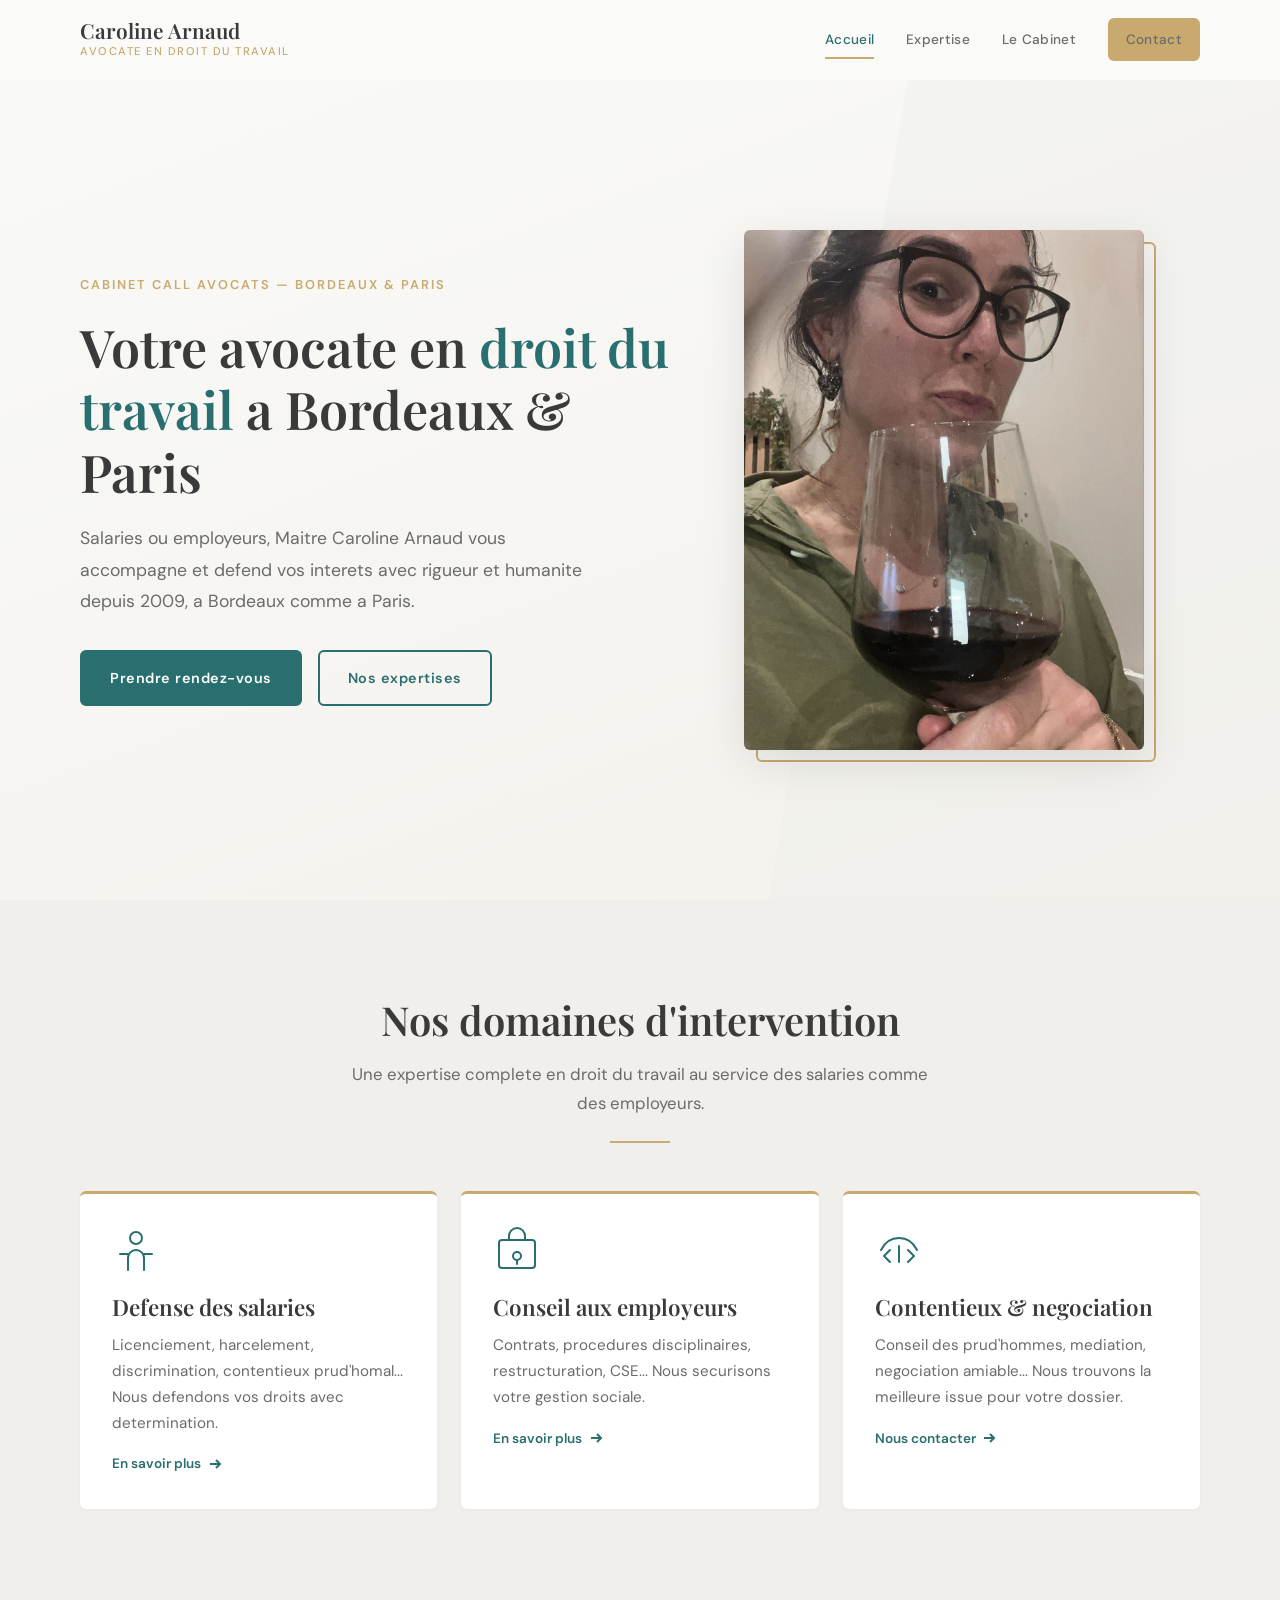
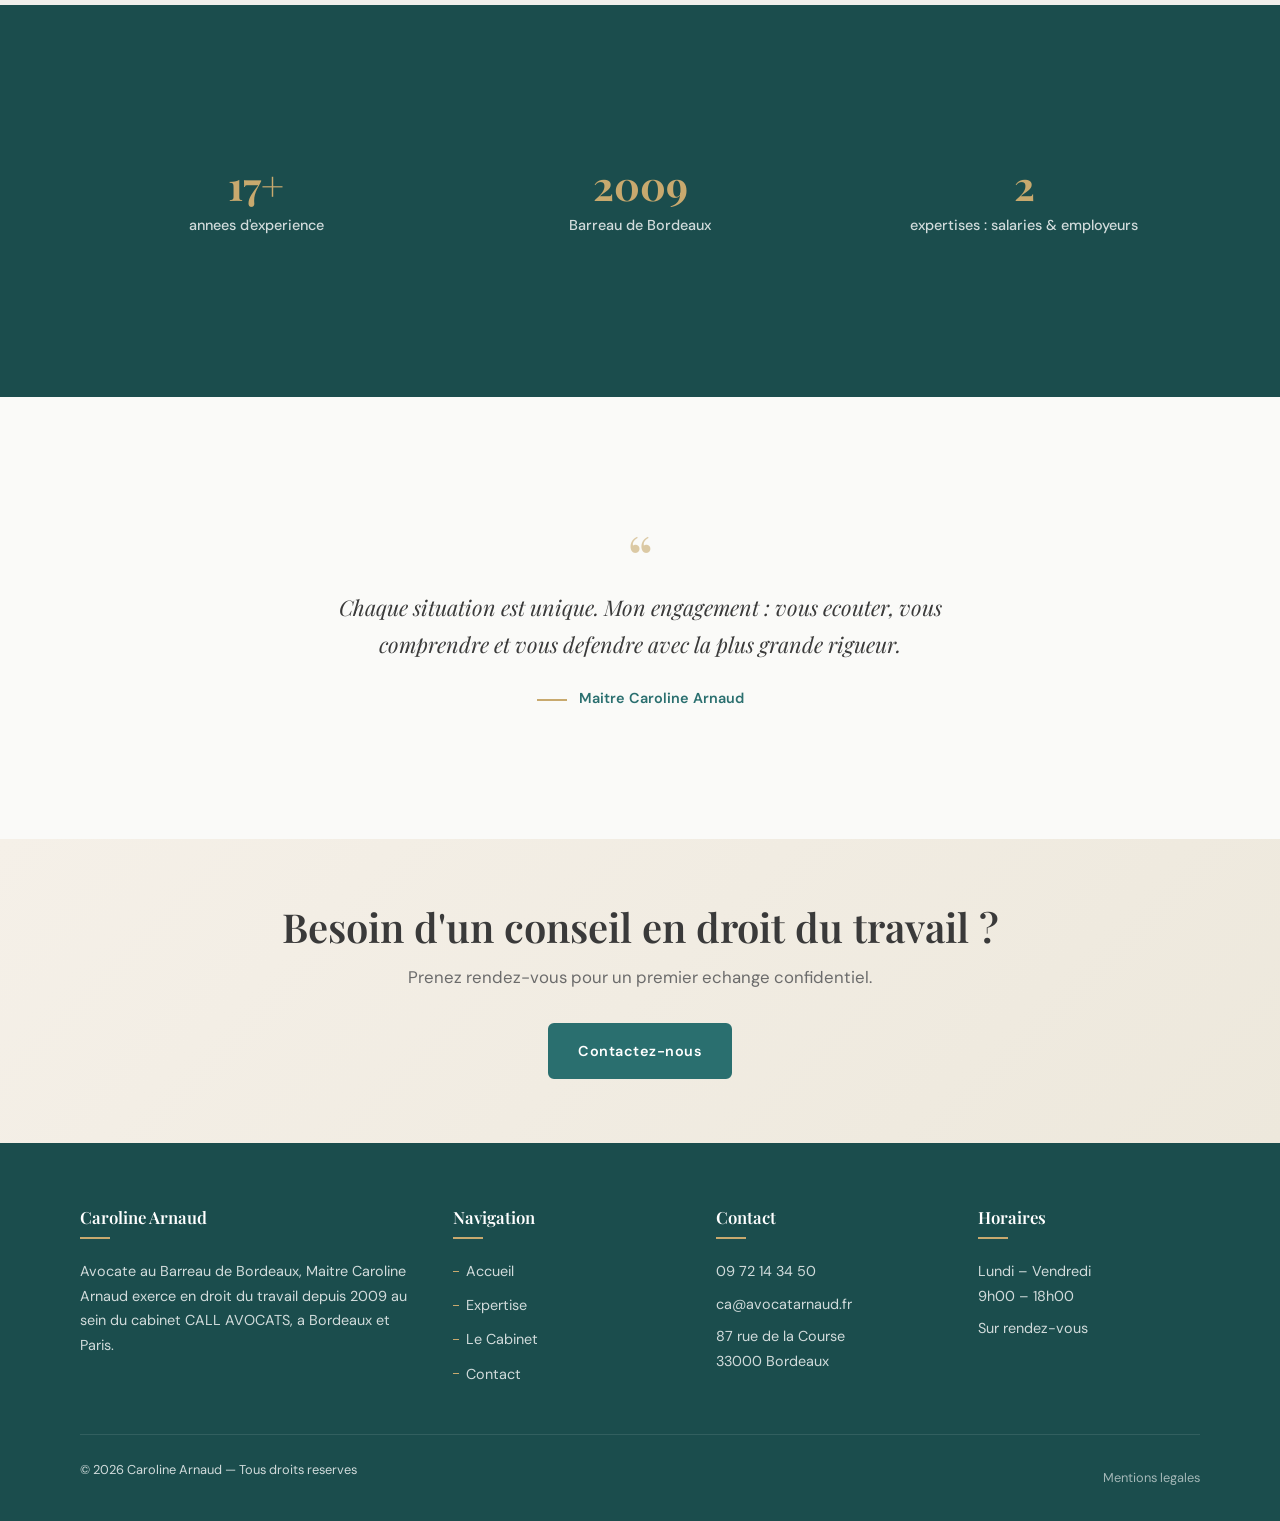
==== index.html @ 1043f203 "feat: complete website for Caroline Arnaud, avocate - 5-page responsive static site (HTML/CSS/JS) - " ====
<!DOCTYPE html>
<html lang="fr">
<head>
  <meta charset="UTF-8">
  <meta name="viewport" content="width=device-width, initial-scale=1.0">
  <meta name="description" content="Maitre Caroline Arnaud, avocate en droit du travail a Bordeaux et Paris. Defense des salaries et conseil aux employeurs. Cabinet CALL AVOCATS.">
  <title>Caroline Arnaud — Avocate en droit du travail | Bordeaux &amp; Paris</title>
  <link rel="preconnect" href="https://fonts.googleapis.com">
  <link rel="preconnect" href="https://fonts.gstatic.com" crossorigin>
  <link href="https://fonts.googleapis.com/css2?family=DM+Sans:ital,opsz,wght@0,9..40,400;0,9..40,500;0,9..40,600;1,9..40,400&family=Playfair+Display:wght@400;500;600;700&display=swap" rel="stylesheet">
  <link rel="stylesheet" href="css/style.css">
</head>
<body>

  <!-- HEADER -->
  <header class="header" id="header">
    <div class="header__inner">
      <a href="index.html" class="header__logo">
        <span class="header__logo-name">Caroline Arnaud</span>
        <span class="header__logo-title">Avocate en droit du travail</span>
      </a>
      <nav class="nav">
        <a href="index.html" class="nav__link nav__link--active">Accueil</a>
        <a href="expertise.html" class="nav__link">Expertise</a>
        <a href="cabinet.html" class="nav__link">Le Cabinet</a>
        <a href="contact.html" class="nav__link nav__cta btn btn--accent btn--small">Contact</a>
      </nav>
      <button class="burger" id="burger" aria-label="Menu">
        <span class="burger__line"></span>
        <span class="burger__line"></span>
        <span class="burger__line"></span>
      </button>
    </div>
  </header>

  <!-- MOBILE NAV -->
  <div class="mobile-nav" id="mobile-nav">
    <a href="index.html" class="mobile-nav__link">Accueil</a>
    <a href="expertise.html" class="mobile-nav__link">Expertise</a>
    <a href="cabinet.html" class="mobile-nav__link">Le Cabinet</a>
    <a href="contact.html" class="mobile-nav__link">Contact</a>
    <div class="mobile-nav__contact">
      <p>09 72 14 34 50</p>
      <a href="mailto:ca@avocatarnaud.fr">ca@avocatarnaud.fr</a>
    </div>
  </div>

  <!-- HERO -->
  <section class="hero">
    <div class="hero__inner">
      <div class="hero__content">
        <p class="label hero__label">Cabinet CALL AVOCATS &mdash; Bordeaux &amp; Paris</p>
        <h1 class="hero__title">Votre avocate en <span>droit du travail</span> a Bordeaux &amp; Paris</h1>
        <p class="hero__subtitle">Salaries ou employeurs, Maitre Caroline Arnaud vous accompagne et defend vos interets avec rigueur et humanite depuis 2009, a Bordeaux comme a Paris.</p>
        <div class="hero__actions">
          <a href="contact.html" class="btn btn--primary">Prendre rendez-vous</a>
          <a href="expertise.html" class="btn btn--secondary">Nos expertises</a>
        </div>
      </div>
      <div class="hero__image">
        <img src="img/caroline-arnaud.jpg" alt="Maitre Caroline Arnaud, avocate en droit du travail" loading="eager">
      </div>
    </div>
  </section>

  <!-- DOMAINES -->
  <section class="section section--alt">
    <div class="container">
      <div class="section-title">
        <h2>Nos domaines d'intervention</h2>
        <p>Une expertise complete en droit du travail au service des salaries comme des employeurs.</p>
      </div>
      <div class="cards-grid">

        <div class="card animate">
          <div class="card__icon">
            <svg viewBox="0 0 48 48" fill="none" stroke="currentColor" stroke-width="2" stroke-linecap="round" stroke-linejoin="round"><circle cx="24" cy="12" r="6"/><path d="M16 44V32a8 8 0 0116 0v12"/><path d="M8 28h8M32 28h8"/></svg>
          </div>
          <h3 class="card__title">Defense des salaries</h3>
          <p class="card__text">Licenciement, harcelement, discrimination, contentieux prud'homal... Nous defendons vos droits avec determination.</p>
          <a href="expertise.html#salaries" class="card__link">
            En savoir plus
            <svg viewBox="0 0 16 16" fill="none" stroke="currentColor" stroke-width="2"><path d="M3 8h10M9 4l4 4-4 4"/></svg>
          </a>
        </div>

        <div class="card animate animate--delay-1">
          <div class="card__icon">
            <svg viewBox="0 0 48 48" fill="none" stroke="currentColor" stroke-width="2" stroke-linecap="round" stroke-linejoin="round"><rect x="6" y="14" width="36" height="28" rx="3"/><path d="M16 14V10a8 8 0 0116 0v4"/><circle cx="24" cy="30" r="4"/><path d="M24 34v4"/></svg>
          </div>
          <h3 class="card__title">Conseil aux employeurs</h3>
          <p class="card__text">Contrats, procedures disciplinaires, restructuration, CSE... Nous securisons votre gestion sociale.</p>
          <a href="expertise.html#employeurs" class="card__link">
            En savoir plus
            <svg viewBox="0 0 16 16" fill="none" stroke="currentColor" stroke-width="2"><path d="M3 8h10M9 4l4 4-4 4"/></svg>
          </a>
        </div>

        <div class="card animate animate--delay-2">
          <div class="card__icon">
            <svg viewBox="0 0 48 48" fill="none" stroke="currentColor" stroke-width="2" stroke-linecap="round" stroke-linejoin="round"><path d="M6 24c4-8 10-12 18-12s14 4 18 12"/><path d="M15 36l-6-6 6-6"/><path d="M33 36l6-6-6-6"/><path d="M24 20v16"/></svg>
          </div>
          <h3 class="card__title">Contentieux &amp; negociation</h3>
          <p class="card__text">Conseil des prud'hommes, mediation, negociation amiable... Nous trouvons la meilleure issue pour votre dossier.</p>
          <a href="contact.html" class="card__link">
            Nous contacter
            <svg viewBox="0 0 16 16" fill="none" stroke="currentColor" stroke-width="2"><path d="M3 8h10M9 4l4 4-4 4"/></svg>
          </a>
        </div>

      </div>
    </div>
  </section>

  <!-- CHIFFRES -->
  <section class="section section--dark">
    <div class="container">
      <div class="stats">
        <div class="stat animate">
          <div class="stat__number">17+</div>
          <div class="stat__label">annees d'experience</div>
        </div>
        <div class="stat animate animate--delay-1">
          <div class="stat__number">2009</div>
          <div class="stat__label">Barreau de Bordeaux</div>
        </div>
        <div class="stat animate animate--delay-2">
          <div class="stat__number">2</div>
          <div class="stat__label">expertises : salaries &amp; employeurs</div>
        </div>
      </div>
    </div>
  </section>

  <!-- QUOTE -->
  <section class="section">
    <div class="container">
      <div class="quote animate">
        <div class="quote__icon">&ldquo;</div>
        <p class="quote__text">Chaque situation est unique. Mon engagement : vous ecouter, vous comprendre et vous defendre avec la plus grande rigueur.</p>
        <div class="quote__author">Maitre Caroline Arnaud</div>
      </div>
    </div>
  </section>

  <!-- CTA BANNER -->
  <section class="cta-banner">
    <div class="container">
      <h2>Besoin d'un conseil en droit du travail ?</h2>
      <p>Prenez rendez-vous pour un premier echange confidentiel.</p>
      <a href="contact.html" class="btn btn--primary">Contactez-nous</a>
    </div>
  </section>

  <!-- FOOTER -->
  <footer class="footer">
    <div class="container">
      <div class="footer__grid">
        <div class="footer__col">
          <h4>Caroline Arnaud</h4>
          <p>Avocate au Barreau de Bordeaux, Maitre Caroline Arnaud exerce en droit du travail depuis 2009 au sein du cabinet CALL AVOCATS, a Bordeaux et Paris.</p>
        </div>
        <div class="footer__col">
          <h4>Navigation</h4>
          <div class="footer__links">
            <a href="index.html">Accueil</a>
            <a href="expertise.html">Expertise</a>
            <a href="cabinet.html">Le Cabinet</a>
            <a href="contact.html">Contact</a>
          </div>
        </div>
        <div class="footer__col">
          <h4>Contact</h4>
          <p><a href="tel:0972143450">09 72 14 34 50</a></p>
          <p><a href="mailto:ca@avocatarnaud.fr">ca@avocatarnaud.fr</a></p>
          <p>87 rue de la Course<br>33000 Bordeaux</p>
        </div>
        <div class="footer__col">
          <h4>Horaires</h4>
          <p>Lundi &ndash; Vendredi<br>9h00 &ndash; 18h00</p>
          <p>Sur rendez-vous</p>
        </div>
      </div>
      <div class="footer__bottom">
        <p>&copy; 2026 Caroline Arnaud &mdash; Tous droits reserves</p>
        <a href="mentions-legales.html">Mentions legales</a>
      </div>
    </div>
  </footer>

  <!-- MOBILE CTA -->
  <a href="tel:0972143450" class="mobile-cta" aria-label="Appeler">
    <svg viewBox="0 0 24 24" fill="none" stroke="currentColor" stroke-width="2" stroke-linecap="round" stroke-linejoin="round"><path d="M22 16.92v3a2 2 0 01-2.18 2 19.79 19.79 0 01-8.63-3.07 19.5 19.5 0 01-6-6 19.79 19.79 0 01-3.07-8.67A2 2 0 014.11 2h3a2 2 0 012 1.72c.127.96.361 1.903.7 2.81a2 2 0 01-.45 2.11L8.09 9.91a16 16 0 006 6l1.27-1.27a2 2 0 012.11-.45c.907.339 1.85.573 2.81.7A2 2 0 0122 16.92z"/></svg>
    Appeler
  </a>

  <script src="js/main.js"></script>
</body>
</html>
---- css/style.css ----
/* ============================================================
   CAROLINE ARNAUD — AVOCATE EN DROIT DU TRAVAIL
   Site vitrine — CSS Foundation
   ============================================================ */

/* --- Custom Properties --- */
:root {
  --color-primary: #2A6F6F;
  --color-primary-dark: #1b4d4d;
  --color-primary-light: #3a8f8f;
  --color-accent: #C8A96E;
  --color-accent-light: #d9c49a;
  --color-bg: #FAFAF8;
  --color-bg-alt: #F0EFEB;
  --color-bg-warm: #F5F0E8;
  --color-text: #3A3A3A;
  --color-text-light: #6B6B6B;
  --color-white: #FFFFFF;
  --color-border: #E0DDD6;

  --font-heading: 'Playfair Display', 'Georgia', serif;
  --font-body: 'DM Sans', 'Helvetica Neue', sans-serif;

  --header-height: 80px;
  --max-width: 1200px;
  --radius: 6px;
  --shadow-sm: 0 1px 4px rgba(0,0,0,0.04);
  --shadow-md: 0 4px 24px rgba(0,0,0,0.07);
  --shadow-lg: 0 12px 48px rgba(0,0,0,0.10);
  --transition: 0.3s cubic-bezier(.4,0,.2,1);
}

/* --- Reset --- */
*, *::before, *::after { box-sizing: border-box; margin: 0; padding: 0; }
html { scroll-behavior: smooth; -webkit-text-size-adjust: 100%; }
body {
  font-family: var(--font-body);
  font-size: 1rem;
  line-height: 1.7;
  color: var(--color-text);
  background: var(--color-bg);
  -webkit-font-smoothing: antialiased;
  -moz-osx-font-smoothing: grayscale;
  overflow-x: hidden;
}
img { max-width: 100%; height: auto; display: block; }
a { color: var(--color-primary); text-decoration: none; transition: color var(--transition); }
a:hover { color: var(--color-primary-dark); }
ul, ol { list-style: none; }
button { font-family: inherit; cursor: pointer; border: none; background: none; }

::selection {
  background: var(--color-primary);
  color: var(--color-white);
}

/* --- Container --- */
.container {
  width: 100%;
  max-width: var(--max-width);
  margin: 0 auto;
  padding: 0 1.25rem;
}

/* --- Typography --- */
h1, h2, h3, h4 {
  font-family: var(--font-heading);
  font-weight: 600;
  line-height: 1.2;
  color: var(--color-text);
}
h1 { font-size: clamp(2rem, 5vw, 3.25rem); }
h2 { font-size: clamp(1.6rem, 4vw, 2.5rem); }
h3 { font-size: clamp(1.15rem, 2.5vw, 1.4rem); }
h4 { font-size: 1.1rem; }
p { margin-bottom: 1rem; }
.label {
  font-family: var(--font-body);
  font-size: 0.8rem;
  font-weight: 600;
  letter-spacing: 2px;
  text-transform: uppercase;
  color: var(--color-accent);
}

/* --- Section Title with Gold Line --- */
.section-title {
  text-align: center;
  margin-bottom: 3rem;
}
.section-title h2 {
  margin-bottom: 1rem;
}
.section-title::after {
  content: '';
  display: block;
  width: 60px;
  height: 2px;
  background: var(--color-accent);
  margin: 0 auto;
}
.section-title p {
  color: var(--color-text-light);
  max-width: 600px;
  margin: 0 auto 1.5rem;
  font-size: 1.05rem;
}
.section-title--left {
  text-align: left;
}
.section-title--left::after {
  margin: 0;
}

/* --- Buttons --- */
.btn {
  display: inline-flex;
  align-items: center;
  gap: 0.5rem;
  padding: 0.85rem 1.75rem;
  font-family: var(--font-body);
  font-size: 0.9rem;
  font-weight: 600;
  letter-spacing: 0.5px;
  border-radius: var(--radius);
  transition: all var(--transition);
  border: 2px solid transparent;
  white-space: nowrap;
}
.btn--primary {
  background: var(--color-primary);
  color: var(--color-white);
  border-color: var(--color-primary);
}
.btn--primary:hover {
  background: var(--color-primary-dark);
  border-color: var(--color-primary-dark);
  color: var(--color-white);
  transform: translateY(-2px);
  box-shadow: var(--shadow-md);
}
.btn--secondary {
  background: transparent;
  color: var(--color-primary);
  border-color: var(--color-primary);
}
.btn--secondary:hover {
  background: var(--color-primary);
  color: var(--color-white);
  transform: translateY(-2px);
}
.btn--accent {
  background: var(--color-accent);
  color: var(--color-white);
  border-color: var(--color-accent);
}
.btn--accent:hover {
  background: #b8974f;
  border-color: #b8974f;
  color: var(--color-white);
  transform: translateY(-2px);
  box-shadow: var(--shadow-md);
}
.btn--small {
  padding: 0.6rem 1.25rem;
  font-size: 0.8rem;
}

/* ============================================================
   HEADER & NAVIGATION
   ============================================================ */
.header {
  position: fixed;
  top: 0;
  left: 0;
  right: 0;
  z-index: 1000;
  height: var(--header-height);
  background: rgba(250, 250, 248, 0.95);
  backdrop-filter: blur(12px);
  -webkit-backdrop-filter: blur(12px);
  border-bottom: 1px solid transparent;
  transition: all var(--transition);
}
.header--scrolled {
  border-bottom-color: var(--color-border);
  box-shadow: var(--shadow-sm);
}
.header__inner {
  display: flex;
  align-items: center;
  justify-content: space-between;
  height: 100%;
  max-width: var(--max-width);
  margin: 0 auto;
  padding: 0 1.25rem;
}
.header__logo {
  display: flex;
  flex-direction: column;
  text-decoration: none;
}
.header__logo-name {
  font-family: var(--font-heading);
  font-size: 1.3rem;
  font-weight: 600;
  color: var(--color-text);
  line-height: 1.2;
}
.header__logo-title {
  font-size: 0.7rem;
  font-weight: 500;
  color: var(--color-accent);
  letter-spacing: 1.5px;
  text-transform: uppercase;
}

/* Desktop Nav */
.nav {
  display: none;
  align-items: center;
  gap: 0;
}
.nav__link {
  padding: 0.5rem 1rem;
  font-size: 0.85rem;
  font-weight: 500;
  color: var(--color-text-light);
  letter-spacing: 0.3px;
  position: relative;
  transition: color var(--transition);
}
.nav__link::after {
  content: '';
  position: absolute;
  bottom: 0;
  left: 1rem;
  right: 1rem;
  height: 2px;
  background: var(--color-accent);
  transform: scaleX(0);
  transition: transform var(--transition);
}
.nav__link:hover,
.nav__link--active {
  color: var(--color-primary);
}
.nav__link:hover::after,
.nav__link--active::after {
  transform: scaleX(1);
}
.nav__cta {
  margin-left: 1rem;
}

/* Burger */
.burger {
  display: flex;
  flex-direction: column;
  justify-content: center;
  gap: 5px;
  width: 28px;
  height: 28px;
  cursor: pointer;
  z-index: 1001;
}
.burger__line {
  width: 100%;
  height: 2px;
  background: var(--color-text);
  border-radius: 2px;
  transition: all var(--transition);
  transform-origin: center;
}
.burger--open .burger__line:nth-child(1) {
  transform: translateY(7px) rotate(45deg);
}
.burger--open .burger__line:nth-child(2) {
  opacity: 0;
}
.burger--open .burger__line:nth-child(3) {
  transform: translateY(-7px) rotate(-45deg);
}

/* Mobile Nav Overlay */
.mobile-nav {
  position: fixed;
  top: 0;
  left: 0;
  right: 0;
  bottom: 0;
  background: rgba(250, 250, 248, 0.98);
  backdrop-filter: blur(20px);
  -webkit-backdrop-filter: blur(20px);
  z-index: 999;
  display: flex;
  flex-direction: column;
  align-items: center;
  justify-content: center;
  gap: 2rem;
  opacity: 0;
  visibility: hidden;
  transition: all 0.4s ease;
}
.mobile-nav--open {
  opacity: 1;
  visibility: visible;
}
.mobile-nav__link {
  font-family: var(--font-heading);
  font-size: 1.8rem;
  color: var(--color-text);
  font-weight: 500;
  transition: color var(--transition);
  opacity: 0;
  transform: translateY(20px);
}
.mobile-nav--open .mobile-nav__link {
  opacity: 1;
  transform: translateY(0);
  transition: opacity 0.4s ease, transform 0.4s ease, color 0.2s ease;
}
.mobile-nav--open .mobile-nav__link:nth-child(1) { transition-delay: 0.1s; }
.mobile-nav--open .mobile-nav__link:nth-child(2) { transition-delay: 0.15s; }
.mobile-nav--open .mobile-nav__link:nth-child(3) { transition-delay: 0.2s; }
.mobile-nav--open .mobile-nav__link:nth-child(4) { transition-delay: 0.25s; }
.mobile-nav--open .mobile-nav__link:nth-child(5) { transition-delay: 0.3s; }
.mobile-nav__link:hover {
  color: var(--color-primary);
}
.mobile-nav__contact {
  margin-top: 1rem;
  text-align: center;
}
.mobile-nav__contact p {
  font-size: 0.9rem;
  color: var(--color-text-light);
  margin-bottom: 0.5rem;
}
.mobile-nav__contact a {
  color: var(--color-primary);
  font-weight: 600;
}

/* ============================================================
   HERO
   ============================================================ */
.hero {
  min-height: 100vh;
  min-height: 100dvh;
  display: flex;
  align-items: center;
  padding-top: var(--header-height);
  background: linear-gradient(160deg, var(--color-bg) 0%, #f3f1ec 100%);
  position: relative;
  overflow: hidden;
}
.hero::before {
  content: '';
  position: absolute;
  top: 0;
  right: 0;
  width: 40%;
  height: 100%;
  background: var(--color-bg-alt);
  opacity: 0.5;
  clip-path: polygon(30% 0, 100% 0, 100% 100%, 0% 100%);
  display: none;
}
.hero__inner {
  display: flex;
  flex-direction: column;
  gap: 2.5rem;
  padding: 3rem 0;
  width: 100%;
  max-width: var(--max-width);
  margin: 0 auto;
  padding-left: 1.25rem;
  padding-right: 1.25rem;
}
.hero__content {
  max-width: 600px;
}
.hero__label {
  margin-bottom: 1.25rem;
}
.hero__title {
  margin-bottom: 1.25rem;
  color: var(--color-text);
}
.hero__title span {
  color: var(--color-primary);
}
.hero__subtitle {
  font-size: 1.1rem;
  line-height: 1.8;
  color: var(--color-text-light);
  margin-bottom: 2rem;
  max-width: 520px;
}
.hero__actions {
  display: flex;
  flex-wrap: wrap;
  gap: 1rem;
}
.hero__image {
  position: relative;
  max-width: 400px;
  width: 100%;
  margin: 0 auto;
}
.hero__image img {
  width: 100%;
  height: 450px;
  object-fit: cover;
  border-radius: var(--radius);
  box-shadow: var(--shadow-lg);
}
.hero__image::after {
  content: '';
  position: absolute;
  bottom: -12px;
  right: -12px;
  width: 100%;
  height: 100%;
  border: 2px solid var(--color-accent);
  border-radius: var(--radius);
  z-index: -1;
}

/* ============================================================
   SECTIONS
   ============================================================ */
.section {
  padding: 5rem 0;
}
.section--alt {
  background: var(--color-bg-alt);
}
.section--dark {
  background: var(--color-primary-dark);
  color: var(--color-white);
}
.section--dark h2,
.section--dark h3,
.section--dark h4 {
  color: var(--color-white);
}
.section--warm {
  background: var(--color-bg-warm);
}

/* --- Cards Grid --- */
.cards-grid {
  display: grid;
  grid-template-columns: 1fr;
  gap: 1.5rem;
}
.card {
  background: var(--color-white);
  border-radius: var(--radius);
  padding: 2rem;
  border-top: 3px solid var(--color-accent);
  box-shadow: var(--shadow-sm);
  transition: all var(--transition);
}
.card:hover {
  transform: translateY(-4px);
  box-shadow: var(--shadow-md);
}
.card__icon {
  width: 48px;
  height: 48px;
  margin-bottom: 1.25rem;
  color: var(--color-primary);
}
.card__icon svg {
  width: 100%;
  height: 100%;
}
.card__title {
  margin-bottom: 0.75rem;
}
.card__text {
  color: var(--color-text-light);
  font-size: 0.95rem;
  margin-bottom: 0;
}
.card__link {
  display: inline-flex;
  align-items: center;
  gap: 0.35rem;
  margin-top: 1rem;
  font-size: 0.85rem;
  font-weight: 600;
  color: var(--color-primary);
}
.card__link:hover {
  gap: 0.6rem;
}
.card__link svg {
  width: 16px;
  height: 16px;
  transition: transform var(--transition);
}
.card__link:hover svg {
  transform: translateX(3px);
}

/* --- Stats Band --- */
.stats {
  display: grid;
  grid-template-columns: 1fr;
  gap: 2rem;
  text-align: center;
  padding: 3rem 0;
}
.stat {
  padding: 1rem;
}
.stat__number {
  font-family: var(--font-heading);
  font-size: 2.5rem;
  font-weight: 700;
  color: var(--color-accent);
  line-height: 1;
  margin-bottom: 0.5rem;
}
.stat__label {
  font-size: 0.9rem;
  color: rgba(255,255,255,0.8);
  font-weight: 500;
}

/* --- Quote --- */
.quote {
  text-align: center;
  max-width: 700px;
  margin: 0 auto;
  padding: 2rem 0;
}
.quote__icon {
  font-family: var(--font-heading);
  font-size: 4rem;
  color: var(--color-accent);
  line-height: 1;
  opacity: 0.6;
}
.quote__text {
  font-family: var(--font-heading);
  font-size: clamp(1.1rem, 2.5vw, 1.35rem);
  font-style: italic;
  line-height: 1.7;
  color: var(--color-text);
  margin-bottom: 1.5rem;
}
.quote__author {
  font-size: 0.9rem;
  font-weight: 600;
  color: var(--color-primary);
}
.quote__author::before {
  content: '';
  display: inline-block;
  width: 30px;
  height: 2px;
  background: var(--color-accent);
  vertical-align: middle;
  margin-right: 0.75rem;
}

/* --- CTA Banner --- */
.cta-banner {
  text-align: center;
  padding: 4rem 1.25rem;
  background: linear-gradient(135deg, var(--color-bg-warm) 0%, #ede8dc 100%);
}
.cta-banner h2 {
  margin-bottom: 0.75rem;
}
.cta-banner p {
  color: var(--color-text-light);
  margin-bottom: 2rem;
  font-size: 1.05rem;
}

/* ============================================================
   BREADCRUMB
   ============================================================ */
.breadcrumb {
  padding: calc(var(--header-height) + 2rem) 0 0;
}
.breadcrumb__inner {
  display: flex;
  align-items: center;
  gap: 0.5rem;
  font-size: 0.85rem;
  color: var(--color-text-light);
}
.breadcrumb__link {
  color: var(--color-text-light);
}
.breadcrumb__link:hover {
  color: var(--color-primary);
}
.breadcrumb__sep {
  color: var(--color-border);
}

/* ============================================================
   PAGE HEADER (inner pages)
   ============================================================ */
.page-header {
  padding: 2rem 0 3rem;
  text-align: center;
}
.page-header h1 {
  margin-bottom: 1rem;
}
.page-header p {
  max-width: 600px;
  margin: 0 auto;
  color: var(--color-text-light);
  font-size: 1.05rem;
}
.page-header::after {
  content: '';
  display: block;
  width: 60px;
  height: 2px;
  background: var(--color-accent);
  margin: 1.5rem auto 0;
}

/* ============================================================
   EXPERTISE PAGE
   ============================================================ */
.expertise-section {
  padding: 3rem 0;
}
.expertise-section + .expertise-section {
  border-top: 1px solid var(--color-border);
}
.expertise-section__header {
  margin-bottom: 2rem;
}
.expertise-section__header h2 {
  font-size: clamp(1.4rem, 3vw, 1.8rem);
  margin-bottom: 0.75rem;
}
.expertise-section__header p {
  color: var(--color-text-light);
  max-width: 600px;
}
.expertise-list {
  display: grid;
  grid-template-columns: 1fr;
  gap: 1rem;
}
.expertise-item {
  display: flex;
  align-items: flex-start;
  gap: 1rem;
  padding: 1.25rem;
  background: var(--color-white);
  border-radius: var(--radius);
  border-left: 3px solid var(--color-accent);
  transition: all var(--transition);
}
.expertise-item:hover {
  box-shadow: var(--shadow-sm);
  transform: translateX(4px);
}
.expertise-item__icon {
  flex-shrink: 0;
  width: 20px;
  height: 20px;
  margin-top: 2px;
  color: var(--color-primary);
}
.expertise-item__text h4 {
  margin-bottom: 0.25rem;
  font-family: var(--font-body);
  font-weight: 600;
}
.expertise-item__text p {
  font-size: 0.9rem;
  color: var(--color-text-light);
  margin-bottom: 0;
}

/* ============================================================
   CABINET PAGE
   ============================================================ */
.bio {
  display: grid;
  grid-template-columns: 1fr;
  gap: 2.5rem;
  align-items: start;
}
.bio__image img {
  width: 100%;
  max-width: 380px;
  height: 450px;
  object-fit: cover;
  border-radius: var(--radius);
  box-shadow: var(--shadow-md);
}
.bio__content h2 {
  margin-bottom: 1rem;
}
.bio__content p {
  color: var(--color-text-light);
  margin-bottom: 1rem;
}

.values-grid {
  display: grid;
  grid-template-columns: 1fr;
  gap: 1.5rem;
}
.value-card {
  text-align: center;
  padding: 2rem 1.5rem;
  background: var(--color-white);
  border-radius: var(--radius);
  box-shadow: var(--shadow-sm);
  transition: all var(--transition);
}
.value-card:hover {
  transform: translateY(-3px);
  box-shadow: var(--shadow-md);
}
.value-card__icon {
  width: 48px;
  height: 48px;
  margin: 0 auto 1rem;
  color: var(--color-primary);
}
.value-card__icon svg {
  width: 100%;
  height: 100%;
}
.value-card h3 {
  margin-bottom: 0.5rem;
  font-size: 1.15rem;
}
.value-card p {
  font-size: 0.9rem;
  color: var(--color-text-light);
  margin-bottom: 0;
}

/* ============================================================
   CONTACT PAGE
   ============================================================ */
.contact-grid {
  display: grid;
  grid-template-columns: 1fr;
  gap: 3rem;
}
.contact-info {
  display: flex;
  flex-direction: column;
  gap: 1.5rem;
}
.contact-info__item {
  display: flex;
  align-items: flex-start;
  gap: 1rem;
}
.contact-info__icon {
  flex-shrink: 0;
  width: 24px;
  height: 24px;
  color: var(--color-primary);
  margin-top: 2px;
}
.contact-info__icon svg {
  width: 100%;
  height: 100%;
}
.contact-info__text h4 {
  font-family: var(--font-body);
  font-weight: 600;
  margin-bottom: 0.15rem;
}
.contact-info__text p {
  font-size: 0.9rem;
  color: var(--color-text-light);
  margin-bottom: 0;
}
.contact-info__text a {
  color: var(--color-primary);
  font-weight: 500;
}

/* --- Map --- */
.contact-map {
  margin-top: 2rem;
  border-radius: var(--radius);
  overflow: hidden;
  box-shadow: var(--shadow-sm);
  border: 1px solid var(--color-border);
}
.contact-map iframe {
  width: 100%;
  height: 300px;
  border: none;
  display: block;
}

/* ============================================================
   FORMS
   ============================================================ */
.form {
  display: flex;
  flex-direction: column;
  gap: 1.25rem;
}
.form__group {
  display: flex;
  flex-direction: column;
  gap: 0.35rem;
}
.form__label {
  font-size: 0.85rem;
  font-weight: 600;
  color: var(--color-text);
}
.form__input,
.form__select,
.form__textarea {
  width: 100%;
  padding: 0.8rem 1rem;
  font-family: var(--font-body);
  font-size: 0.95rem;
  color: var(--color-text);
  background: var(--color-white);
  border: 1px solid var(--color-border);
  border-radius: var(--radius);
  transition: all var(--transition);
  appearance: none;
}
.form__input:focus,
.form__select:focus,
.form__textarea:focus {
  outline: none;
  border-color: var(--color-primary);
  box-shadow: 0 0 0 3px rgba(42, 111, 111, 0.1);
}
.form__input::placeholder,
.form__textarea::placeholder {
  color: #b5b5b5;
}
.form__select {
  background-image: url("data:image/svg+xml,%3Csvg xmlns='http://www.w3.org/2000/svg' width='12' height='8' viewBox='0 0 12 8'%3E%3Cpath d='M1 1l5 5 5-5' stroke='%236B6B6B' stroke-width='1.5' fill='none'/%3E%3C/svg%3E");
  background-repeat: no-repeat;
  background-position: right 1rem center;
  padding-right: 2.5rem;
}
.form__textarea {
  min-height: 140px;
  resize: vertical;
}
.form__row {
  display: grid;
  grid-template-columns: 1fr;
  gap: 1.25rem;
}
.form__error {
  font-size: 0.8rem;
  color: #d94040;
  display: none;
}
.form__group--error .form__input,
.form__group--error .form__select,
.form__group--error .form__textarea {
  border-color: #d94040;
}
.form__group--error .form__error {
  display: block;
}
.form__success {
  padding: 1.25rem;
  background: #e8f5e8;
  border: 1px solid #a8d8a8;
  border-radius: var(--radius);
  color: #2d6a2d;
  font-weight: 500;
  text-align: center;
  display: none;
}
.form__success--visible {
  display: block;
}

/* ============================================================
   FOOTER
   ============================================================ */
.footer {
  background: var(--color-primary-dark);
  color: rgba(255,255,255,0.8);
  padding: 4rem 0 0;
}
.footer__grid {
  display: grid;
  grid-template-columns: 1fr;
  gap: 2.5rem;
  padding-bottom: 3rem;
}
.footer__col h4 {
  font-family: var(--font-heading);
  color: var(--color-white);
  font-size: 1.05rem;
  margin-bottom: 1.25rem;
  position: relative;
  padding-bottom: 0.75rem;
}
.footer__col h4::after {
  content: '';
  position: absolute;
  bottom: 0;
  left: 0;
  width: 30px;
  height: 2px;
  background: var(--color-accent);
}
.footer__col p {
  font-size: 0.9rem;
  line-height: 1.7;
  margin-bottom: 0.5rem;
}
.footer__col a {
  color: rgba(255,255,255,0.8);
  transition: color var(--transition);
}
.footer__col a:hover {
  color: var(--color-accent);
}
.footer__links {
  display: flex;
  flex-direction: column;
  gap: 0.6rem;
}
.footer__links a {
  font-size: 0.9rem;
  display: flex;
  align-items: center;
  gap: 0.4rem;
}
.footer__links a::before {
  content: '';
  width: 6px;
  height: 1px;
  background: var(--color-accent);
  transition: width var(--transition);
}
.footer__links a:hover::before {
  width: 14px;
}
.footer__bottom {
  border-top: 1px solid rgba(255,255,255,0.1);
  padding: 1.5rem 0;
  display: flex;
  flex-direction: column;
  gap: 0.75rem;
  align-items: center;
  text-align: center;
  font-size: 0.8rem;
}
.footer__bottom a {
  color: rgba(255,255,255,0.6);
}
.footer__bottom a:hover {
  color: var(--color-accent);
}

/* ============================================================
   MOBILE CTA (sticky call button)
   ============================================================ */
.mobile-cta {
  display: flex;
  position: fixed;
  bottom: 1rem;
  left: 50%;
  transform: translateX(-50%);
  z-index: 900;
  background: var(--color-primary);
  color: var(--color-white);
  padding: 0.8rem 1.5rem;
  border-radius: 50px;
  font-size: 0.85rem;
  font-weight: 600;
  align-items: center;
  gap: 0.5rem;
  box-shadow: var(--shadow-lg);
  transition: all var(--transition);
  text-decoration: none;
}
.mobile-cta:hover {
  background: var(--color-primary-dark);
  color: var(--color-white);
  transform: translateX(-50%) translateY(-2px);
}
.mobile-cta svg {
  width: 18px;
  height: 18px;
}

/* ============================================================
   MENTIONS LEGALES
   ============================================================ */
.legal-content {
  max-width: 800px;
  margin: 0 auto;
  padding: 2rem 0 4rem;
}
.legal-content h2 {
  font-size: 1.5rem;
  margin: 2.5rem 0 1rem;
  padding-bottom: 0.5rem;
  border-bottom: 1px solid var(--color-border);
}
.legal-content h2:first-child {
  margin-top: 0;
}
.legal-content p {
  color: var(--color-text-light);
}
.legal-content a {
  color: var(--color-primary);
  text-decoration: underline;
}

/* ============================================================
   ANIMATIONS
   ============================================================ */
@keyframes fadeInUp {
  from {
    opacity: 0;
    transform: translateY(30px);
  }
  to {
    opacity: 1;
    transform: translateY(0);
  }
}

.animate {
  opacity: 0;
  transform: translateY(30px);
  transition: opacity 0.6s ease, transform 0.6s ease;
}
.animate--visible {
  opacity: 1;
  transform: translateY(0);
}
.animate--delay-1 { transition-delay: 0.1s; }
.animate--delay-2 { transition-delay: 0.2s; }
.animate--delay-3 { transition-delay: 0.3s; }
.animate--delay-4 { transition-delay: 0.4s; }

/* Hero animations */
.hero__content {
  animation: fadeInUp 0.8s ease both;
}
.hero__image {
  animation: fadeInUp 0.8s ease 0.2s both;
}

/* ============================================================
   RESPONSIVE — TABLET (768px)
   ============================================================ */
@media (min-width: 768px) {
  .container { padding: 0 2rem; }
  .header__inner { padding: 0 2rem; }

  .nav { display: flex; }
  .burger { display: none; }
  .mobile-nav { display: none; }
  .mobile-cta { display: none; }

  .hero__inner {
    flex-direction: row;
    align-items: center;
    gap: 3rem;
    padding: 4rem 2rem;
  }
  .hero__content { flex: 1; }
  .hero__image {
    flex: 0 0 40%;
    max-width: 400px;
    margin: 0;
  }
  .hero::before { display: block; }

  .cards-grid { grid-template-columns: repeat(2, 1fr); }
  .stats { grid-template-columns: repeat(3, 1fr); }
  .values-grid { grid-template-columns: repeat(2, 1fr); }
  .expertise-list { grid-template-columns: repeat(2, 1fr); }
  .form__row { grid-template-columns: repeat(2, 1fr); }
  .contact-grid { grid-template-columns: 1fr 1fr; }
  .bio { grid-template-columns: 300px 1fr; }
  .footer__grid { grid-template-columns: repeat(2, 1fr); }
  .footer__bottom { flex-direction: row; justify-content: space-between; }
}

/* ============================================================
   RESPONSIVE — DESKTOP (1024px)
   ============================================================ */
@media (min-width: 1024px) {
  .section { padding: 6rem 0; }

  .hero__inner { gap: 4rem; padding: 5rem 2rem; }
  .hero__image { flex: 0 0 42%; }
  .hero__image img { height: 520px; }

  .cards-grid { grid-template-columns: repeat(3, 1fr); }
  .values-grid { grid-template-columns: repeat(4, 1fr); }
  .bio { grid-template-columns: 350px 1fr; gap: 3.5rem; }
  .footer__grid { grid-template-columns: 1.5fr 1fr 1fr 1fr; }

  .contact-map iframe { height: 400px; }
}

/* ============================================================
   RESPONSIVE — LARGE (1280px)
   ============================================================ */
@media (min-width: 1280px) {
  .container { padding: 0 2.5rem; }
  .header__inner { padding: 0 2.5rem; }
  .hero__inner { padding: 5rem 2.5rem; }
}

/* ============================================================
   ACCESSIBILITY
   ============================================================ */
@media (prefers-reduced-motion: reduce) {
  *, *::before, *::after {
    animation-duration: 0.01ms !important;
    animation-iteration-count: 1 !important;
    transition-duration: 0.01ms !important;
  }
  html { scroll-behavior: auto; }
}

*:focus-visible {
  outline: 2px solid var(--color-primary);
  outline-offset: 2px;
}

/* Screen reader only */
.sr-only {
  position: absolute;
  width: 1px;
  height: 1px;
  padding: 0;
  margin: -1px;
  overflow: hidden;
  clip: rect(0,0,0,0);
  white-space: nowrap;
  border: 0;
}
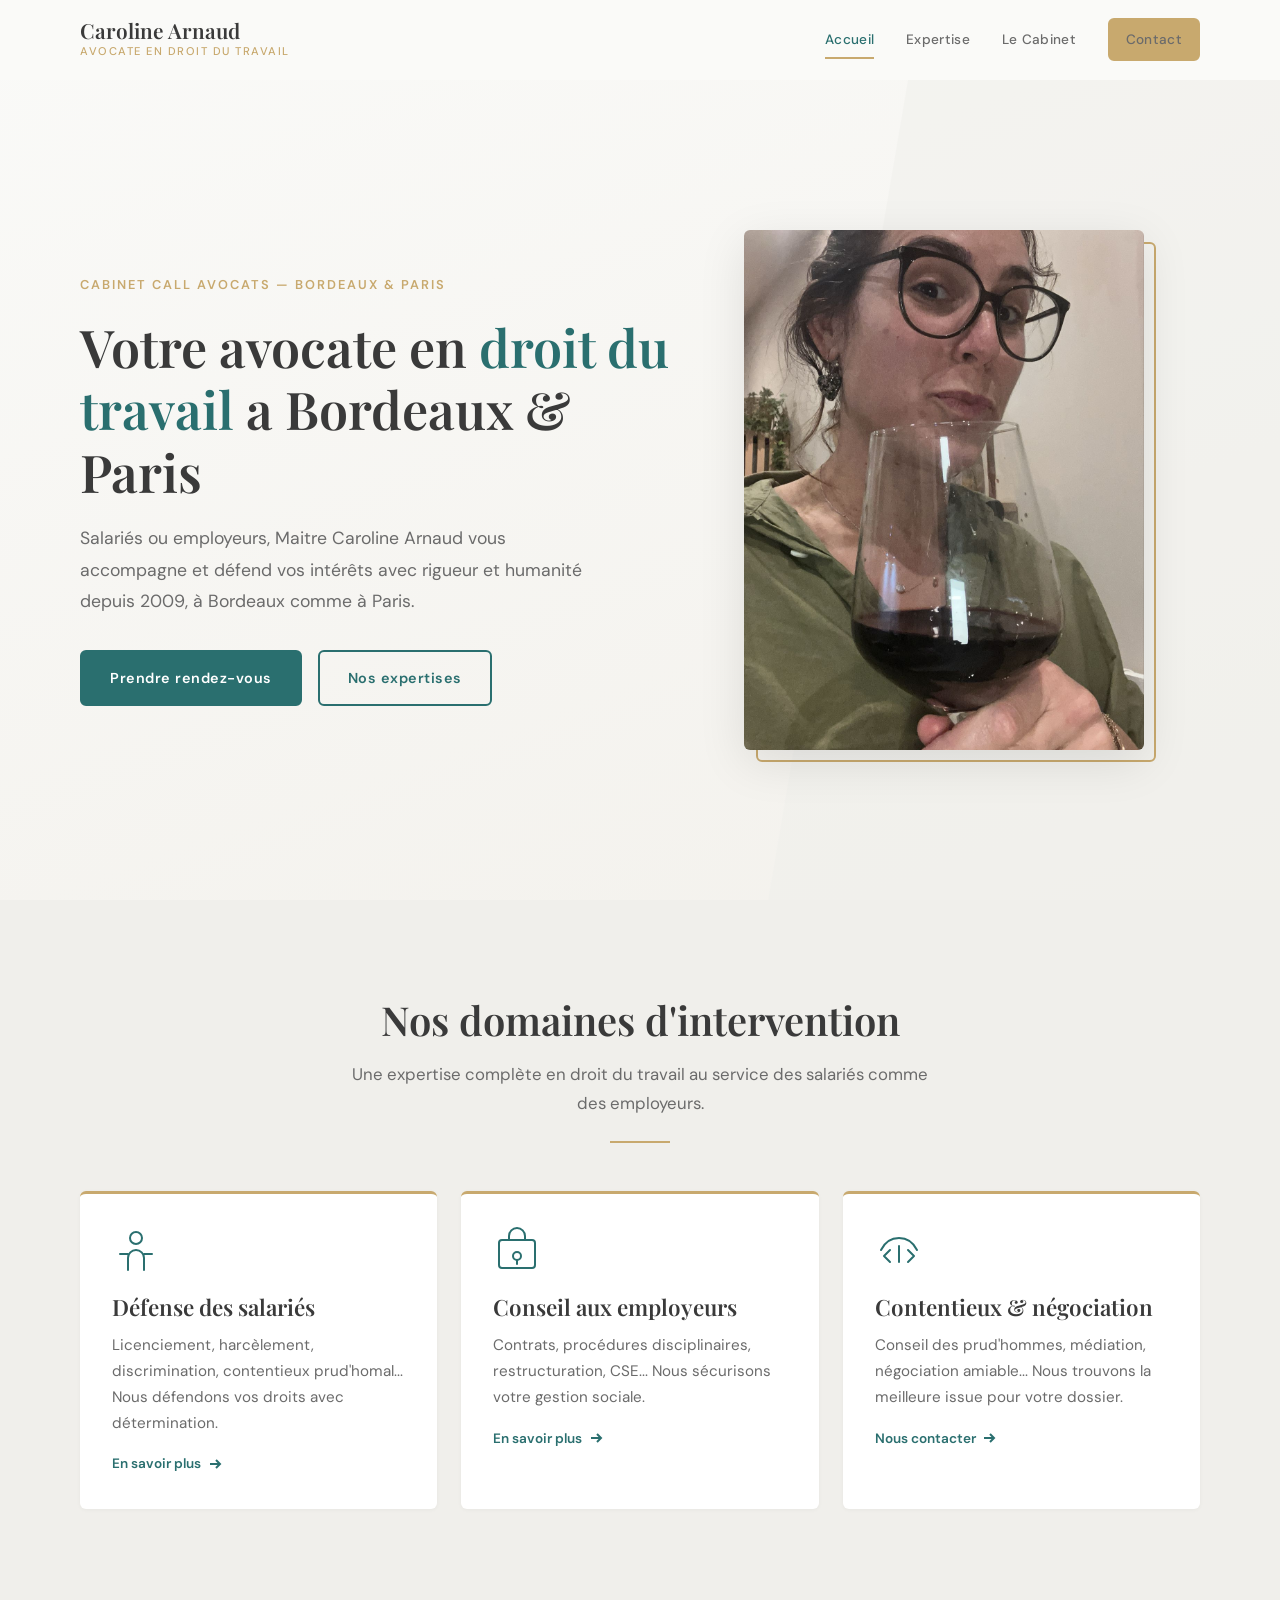
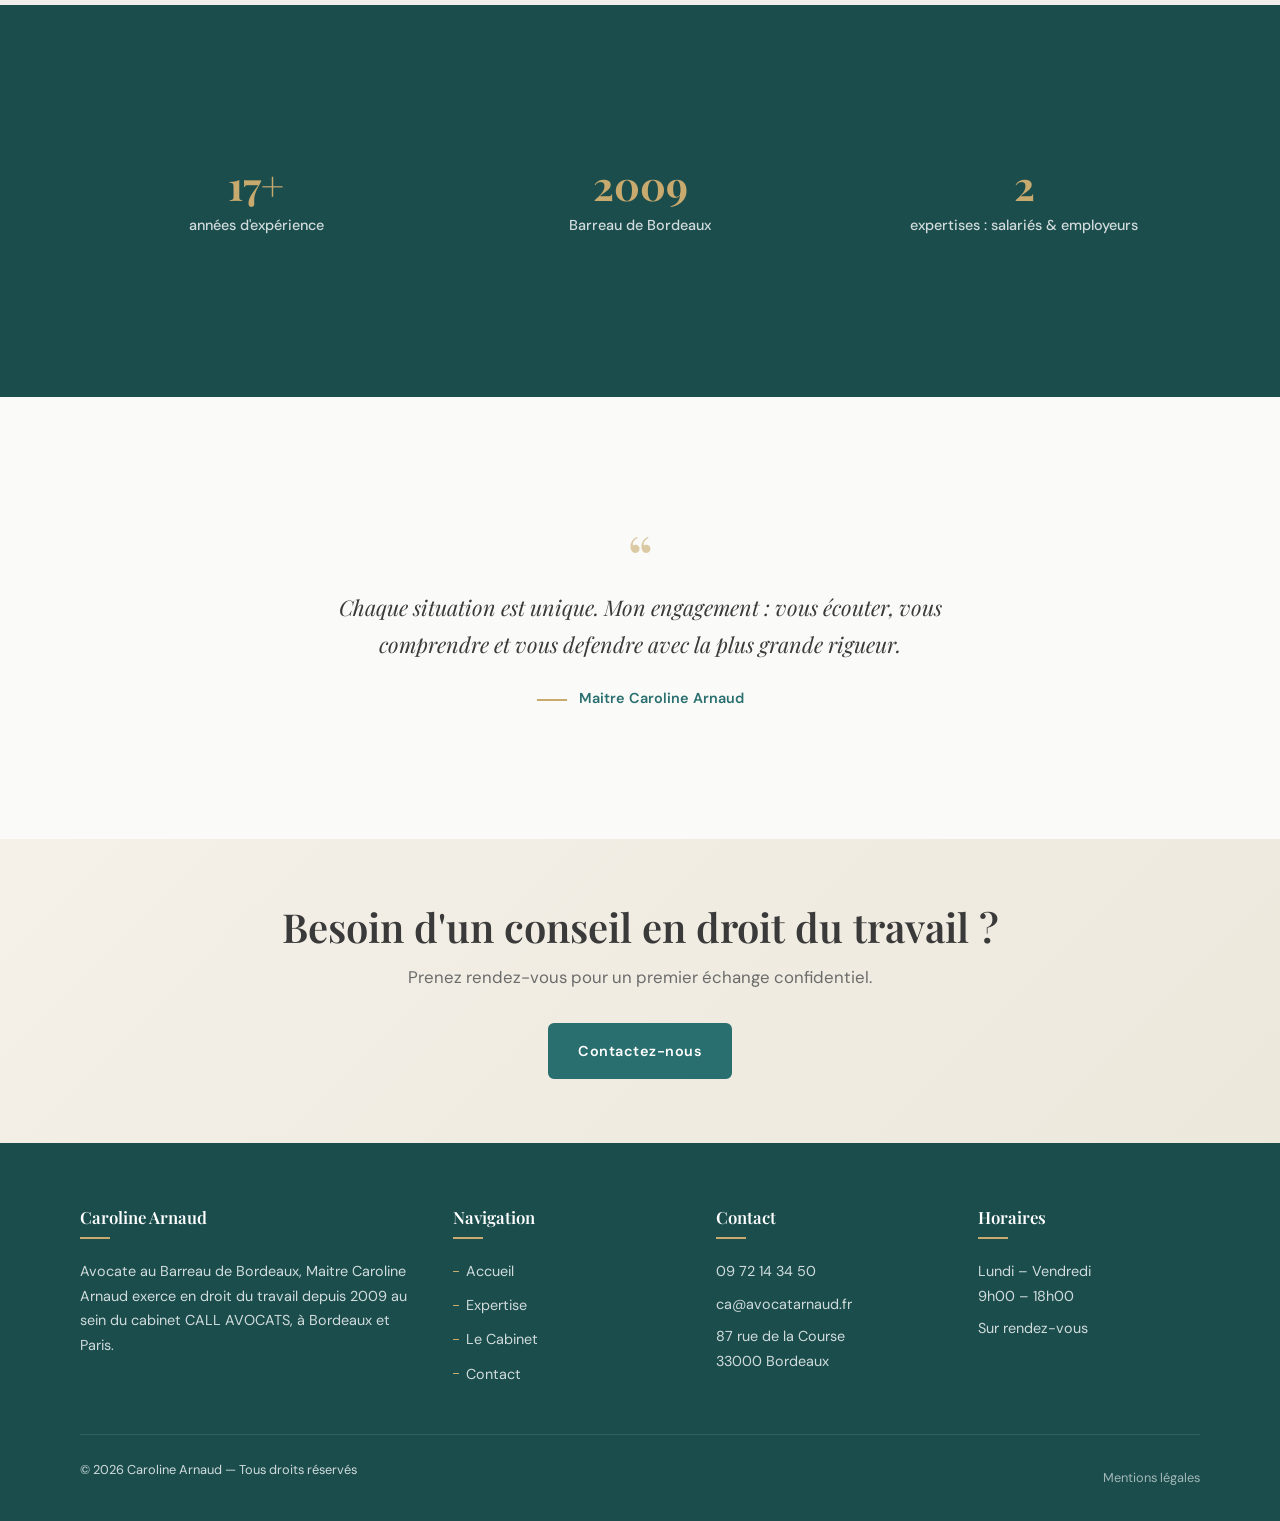
==== commit becd1132: "fix: add French accents + 3rd photo section on cabinet page - Fixed all missing French accents acros" ====
--- a/index.html
+++ b/index.html
@@ -3,7 +3,7 @@
 <head>
   <meta charset="UTF-8">
   <meta name="viewport" content="width=device-width, initial-scale=1.0">
-  <meta name="description" content="Maitre Caroline Arnaud, avocate en droit du travail a Bordeaux et Paris. Defense des salaries et conseil aux employeurs. Cabinet CALL AVOCATS.">
+  <meta name="description" content="Maitre Caroline Arnaud, avocate en droit du travail à Bordeaux et Paris. Défense des salariés et conseil aux employeurs. Cabinet CALL AVOCATS.">
   <title>Caroline Arnaud — Avocate en droit du travail | Bordeaux &amp; Paris</title>
   <link rel="preconnect" href="https://fonts.googleapis.com">
   <link rel="preconnect" href="https://fonts.gstatic.com" crossorigin>
@@ -51,7 +51,7 @@
       <div class="hero__content">
         <p class="label hero__label">Cabinet CALL AVOCATS &mdash; Bordeaux &amp; Paris</p>
         <h1 class="hero__title">Votre avocate en <span>droit du travail</span> a Bordeaux &amp; Paris</h1>
-        <p class="hero__subtitle">Salaries ou employeurs, Maitre Caroline Arnaud vous accompagne et defend vos interets avec rigueur et humanite depuis 2009, a Bordeaux comme a Paris.</p>
+        <p class="hero__subtitle">Salariés ou employeurs, Maitre Caroline Arnaud vous accompagne et défend vos intérêts avec rigueur et humanité depuis 2009, à Bordeaux comme à Paris.</p>
         <div class="hero__actions">
           <a href="contact.html" class="btn btn--primary">Prendre rendez-vous</a>
           <a href="expertise.html" class="btn btn--secondary">Nos expertises</a>
@@ -68,7 +68,7 @@
     <div class="container">
       <div class="section-title">
         <h2>Nos domaines d'intervention</h2>
-        <p>Une expertise complete en droit du travail au service des salaries comme des employeurs.</p>
+        <p>Une expertise complète en droit du travail au service des salariés comme des employeurs.</p>
       </div>
       <div class="cards-grid">
 
@@ -76,8 +76,8 @@
           <div class="card__icon">
             <svg viewBox="0 0 48 48" fill="none" stroke="currentColor" stroke-width="2" stroke-linecap="round" stroke-linejoin="round"><circle cx="24" cy="12" r="6"/><path d="M16 44V32a8 8 0 0116 0v12"/><path d="M8 28h8M32 28h8"/></svg>
           </div>
-          <h3 class="card__title">Defense des salaries</h3>
-          <p class="card__text">Licenciement, harcelement, discrimination, contentieux prud'homal... Nous defendons vos droits avec determination.</p>
+          <h3 class="card__title">Défense des salariés</h3>
+          <p class="card__text">Licenciement, harcèlement, discrimination, contentieux prud'homal... Nous défendons vos droits avec détermination.</p>
           <a href="expertise.html#salaries" class="card__link">
             En savoir plus
             <svg viewBox="0 0 16 16" fill="none" stroke="currentColor" stroke-width="2"><path d="M3 8h10M9 4l4 4-4 4"/></svg>
@@ -89,7 +89,7 @@
             <svg viewBox="0 0 48 48" fill="none" stroke="currentColor" stroke-width="2" stroke-linecap="round" stroke-linejoin="round"><rect x="6" y="14" width="36" height="28" rx="3"/><path d="M16 14V10a8 8 0 0116 0v4"/><circle cx="24" cy="30" r="4"/><path d="M24 34v4"/></svg>
           </div>
           <h3 class="card__title">Conseil aux employeurs</h3>
-          <p class="card__text">Contrats, procedures disciplinaires, restructuration, CSE... Nous securisons votre gestion sociale.</p>
+          <p class="card__text">Contrats, procédures disciplinaires, restructuration, CSE... Nous sécurisons votre gestion sociale.</p>
           <a href="expertise.html#employeurs" class="card__link">
             En savoir plus
             <svg viewBox="0 0 16 16" fill="none" stroke="currentColor" stroke-width="2"><path d="M3 8h10M9 4l4 4-4 4"/></svg>
@@ -100,8 +100,8 @@
           <div class="card__icon">
             <svg viewBox="0 0 48 48" fill="none" stroke="currentColor" stroke-width="2" stroke-linecap="round" stroke-linejoin="round"><path d="M6 24c4-8 10-12 18-12s14 4 18 12"/><path d="M15 36l-6-6 6-6"/><path d="M33 36l6-6-6-6"/><path d="M24 20v16"/></svg>
           </div>
-          <h3 class="card__title">Contentieux &amp; negociation</h3>
-          <p class="card__text">Conseil des prud'hommes, mediation, negociation amiable... Nous trouvons la meilleure issue pour votre dossier.</p>
+          <h3 class="card__title">Contentieux &amp; négociation</h3>
+          <p class="card__text">Conseil des prud'hommes, médiation, négociation amiable... Nous trouvons la meilleure issue pour votre dossier.</p>
           <a href="contact.html" class="card__link">
             Nous contacter
             <svg viewBox="0 0 16 16" fill="none" stroke="currentColor" stroke-width="2"><path d="M3 8h10M9 4l4 4-4 4"/></svg>
@@ -118,7 +118,7 @@
       <div class="stats">
         <div class="stat animate">
           <div class="stat__number">17+</div>
-          <div class="stat__label">annees d'experience</div>
+          <div class="stat__label">années d'expérience</div>
         </div>
         <div class="stat animate animate--delay-1">
           <div class="stat__number">2009</div>
@@ -126,7 +126,7 @@
         </div>
         <div class="stat animate animate--delay-2">
           <div class="stat__number">2</div>
-          <div class="stat__label">expertises : salaries &amp; employeurs</div>
+          <div class="stat__label">expertises : salariés &amp; employeurs</div>
         </div>
       </div>
     </div>
@@ -137,7 +137,7 @@
     <div class="container">
       <div class="quote animate">
         <div class="quote__icon">&ldquo;</div>
-        <p class="quote__text">Chaque situation est unique. Mon engagement : vous ecouter, vous comprendre et vous defendre avec la plus grande rigueur.</p>
+        <p class="quote__text">Chaque situation est unique. Mon engagement : vous écouter, vous comprendre et vous defendre avec la plus grande rigueur.</p>
         <div class="quote__author">Maitre Caroline Arnaud</div>
       </div>
     </div>
@@ -147,7 +147,7 @@
   <section class="cta-banner">
     <div class="container">
       <h2>Besoin d'un conseil en droit du travail ?</h2>
-      <p>Prenez rendez-vous pour un premier echange confidentiel.</p>
+      <p>Prenez rendez-vous pour un premier échange confidentiel.</p>
       <a href="contact.html" class="btn btn--primary">Contactez-nous</a>
     </div>
   </section>
@@ -158,7 +158,7 @@
       <div class="footer__grid">
         <div class="footer__col">
           <h4>Caroline Arnaud</h4>
-          <p>Avocate au Barreau de Bordeaux, Maitre Caroline Arnaud exerce en droit du travail depuis 2009 au sein du cabinet CALL AVOCATS, a Bordeaux et Paris.</p>
+          <p>Avocate au Barreau de Bordeaux, Maitre Caroline Arnaud exerce en droit du travail depuis 2009 au sein du cabinet CALL AVOCATS, à Bordeaux et Paris.</p>
         </div>
         <div class="footer__col">
           <h4>Navigation</h4>
@@ -182,8 +182,8 @@
         </div>
       </div>
       <div class="footer__bottom">
-        <p>&copy; 2026 Caroline Arnaud &mdash; Tous droits reserves</p>
-        <a href="mentions-legales.html">Mentions legales</a>
+        <p>&copy; 2026 Caroline Arnaud &mdash; Tous droits réservés</p>
+        <a href="mentions-légales.html">Mentions légales</a>
       </div>
     </div>
   </footer>
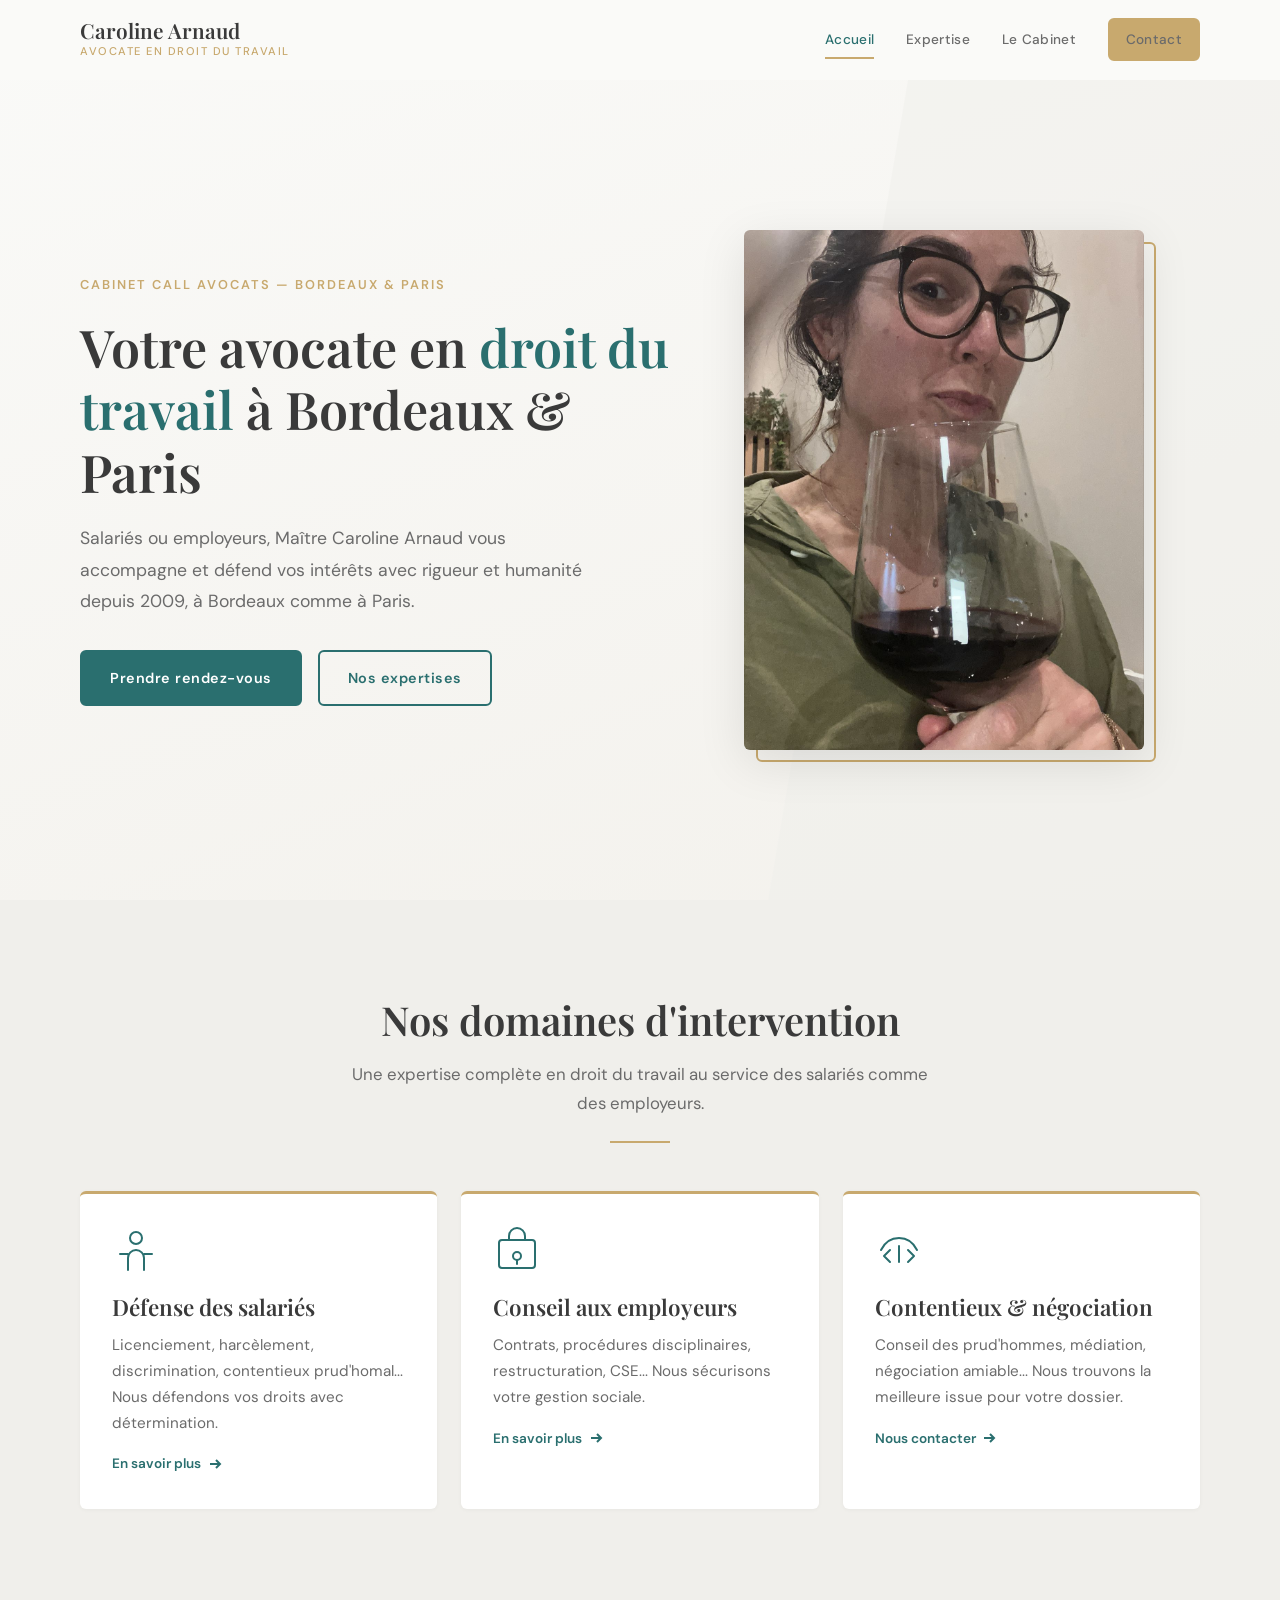
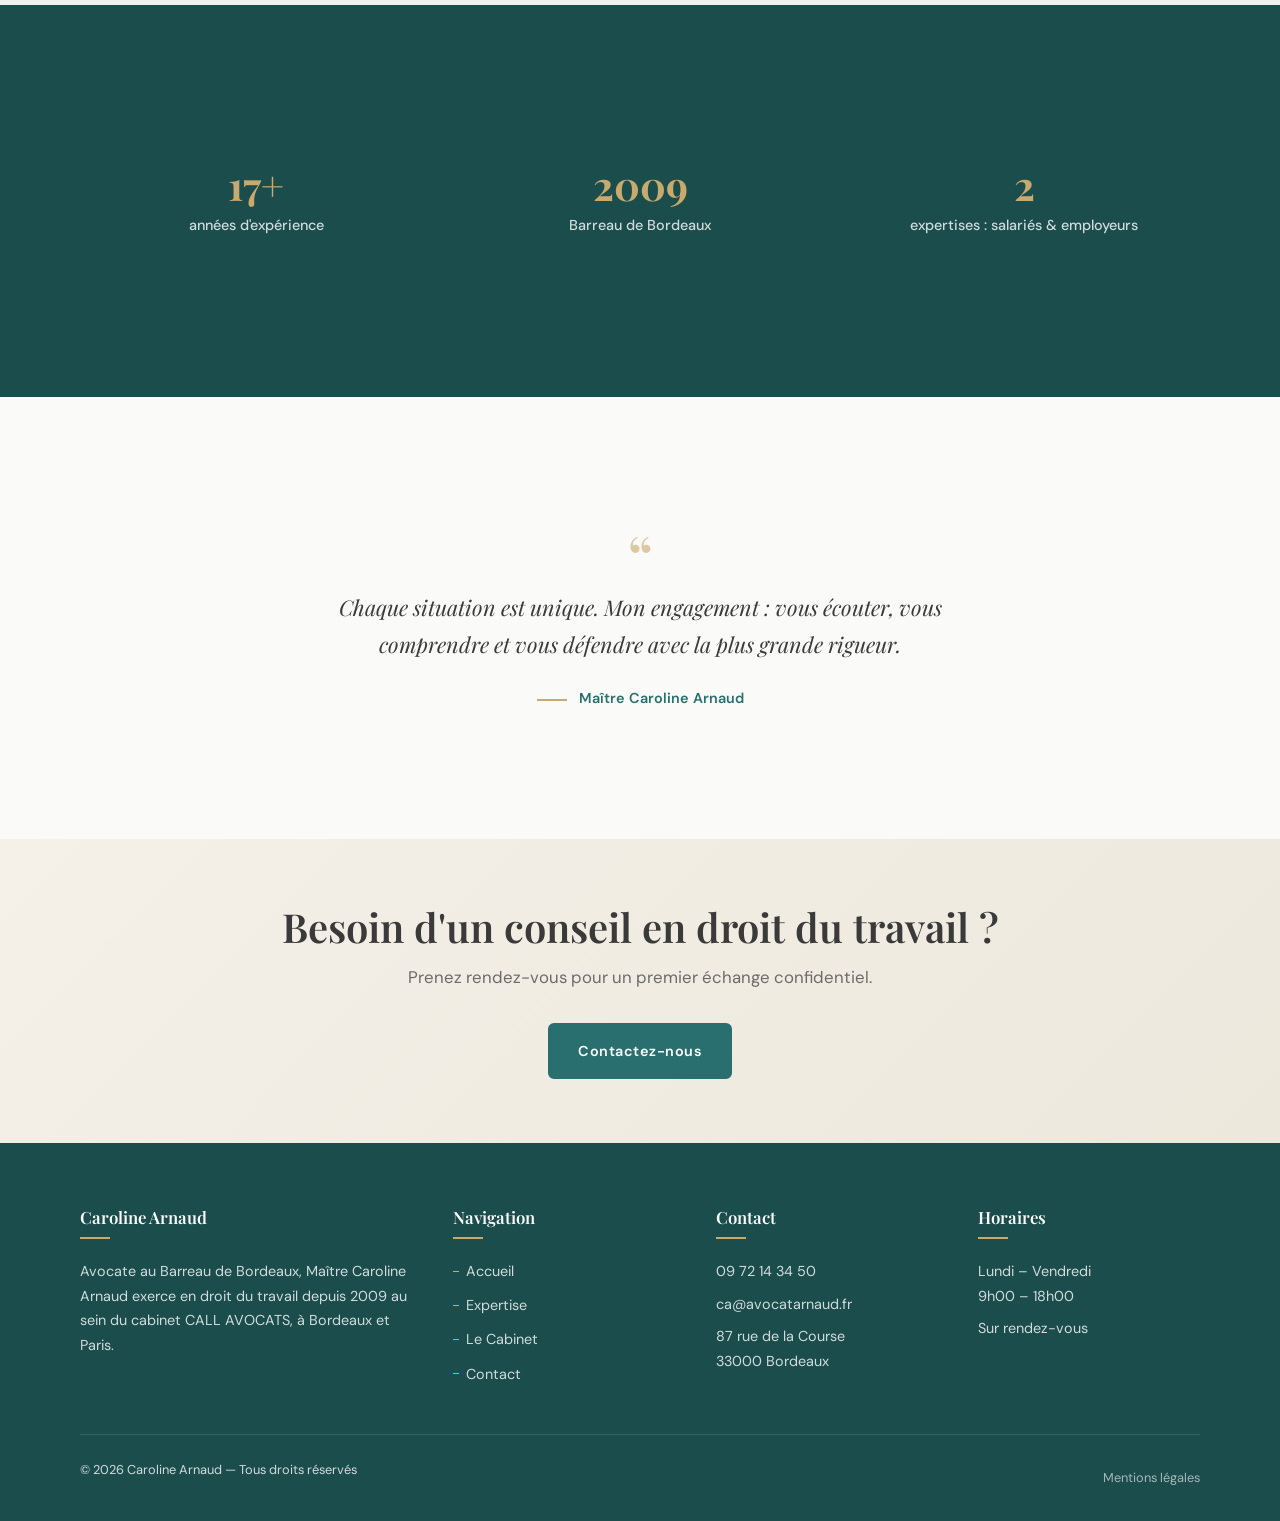
==== commit bd02033a: "fix: correction complète des accents français sur toutes les pages - Maître (î) corrigé partout (met" ====
--- a/index.html
+++ b/index.html
@@ -3,7 +3,7 @@
 <head>
   <meta charset="UTF-8">
   <meta name="viewport" content="width=device-width, initial-scale=1.0">
-  <meta name="description" content="Maitre Caroline Arnaud, avocate en droit du travail à Bordeaux et Paris. Défense des salariés et conseil aux employeurs. Cabinet CALL AVOCATS.">
+  <meta name="description" content="Maître Caroline Arnaud, avocate en droit du travail à Bordeaux et Paris. Défense des salariés et conseil aux employeurs. Cabinet CALL AVOCATS.">
   <title>Caroline Arnaud — Avocate en droit du travail | Bordeaux &amp; Paris</title>
   <link rel="preconnect" href="https://fonts.googleapis.com">
   <link rel="preconnect" href="https://fonts.gstatic.com" crossorigin>
@@ -50,15 +50,15 @@
     <div class="hero__inner">
       <div class="hero__content">
         <p class="label hero__label">Cabinet CALL AVOCATS &mdash; Bordeaux &amp; Paris</p>
-        <h1 class="hero__title">Votre avocate en <span>droit du travail</span> a Bordeaux &amp; Paris</h1>
-        <p class="hero__subtitle">Salariés ou employeurs, Maitre Caroline Arnaud vous accompagne et défend vos intérêts avec rigueur et humanité depuis 2009, à Bordeaux comme à Paris.</p>
+        <h1 class="hero__title">Votre avocate en <span>droit du travail</span> à Bordeaux &amp; Paris</h1>
+        <p class="hero__subtitle">Salariés ou employeurs, Maître Caroline Arnaud vous accompagne et défend vos intérêts avec rigueur et humanité depuis 2009, à Bordeaux comme à Paris.</p>
         <div class="hero__actions">
           <a href="contact.html" class="btn btn--primary">Prendre rendez-vous</a>
           <a href="expertise.html" class="btn btn--secondary">Nos expertises</a>
         </div>
       </div>
       <div class="hero__image">
-        <img src="img/caroline-arnaud.jpg" alt="Maitre Caroline Arnaud, avocate en droit du travail" loading="eager">
+        <img src="img/caroline-arnaud.jpg" alt="Maître Caroline Arnaud, avocate en droit du travail" loading="eager">
       </div>
     </div>
   </section>
@@ -137,8 +137,8 @@
     <div class="container">
       <div class="quote animate">
         <div class="quote__icon">&ldquo;</div>
-        <p class="quote__text">Chaque situation est unique. Mon engagement : vous écouter, vous comprendre et vous defendre avec la plus grande rigueur.</p>
-        <div class="quote__author">Maitre Caroline Arnaud</div>
+        <p class="quote__text">Chaque situation est unique. Mon engagement : vous écouter, vous comprendre et vous défendre avec la plus grande rigueur.</p>
+        <div class="quote__author">Maître Caroline Arnaud</div>
       </div>
     </div>
   </section>
@@ -158,7 +158,7 @@
       <div class="footer__grid">
         <div class="footer__col">
           <h4>Caroline Arnaud</h4>
-          <p>Avocate au Barreau de Bordeaux, Maitre Caroline Arnaud exerce en droit du travail depuis 2009 au sein du cabinet CALL AVOCATS, à Bordeaux et Paris.</p>
+          <p>Avocate au Barreau de Bordeaux, Maître Caroline Arnaud exerce en droit du travail depuis 2009 au sein du cabinet CALL AVOCATS, à Bordeaux et Paris.</p>
         </div>
         <div class="footer__col">
           <h4>Navigation</h4>
@@ -183,7 +183,7 @@
       </div>
       <div class="footer__bottom">
         <p>&copy; 2026 Caroline Arnaud &mdash; Tous droits réservés</p>
-        <a href="mentions-légales.html">Mentions légales</a>
+        <a href="mentions-legales.html">Mentions légales</a>
       </div>
     </div>
   </footer>
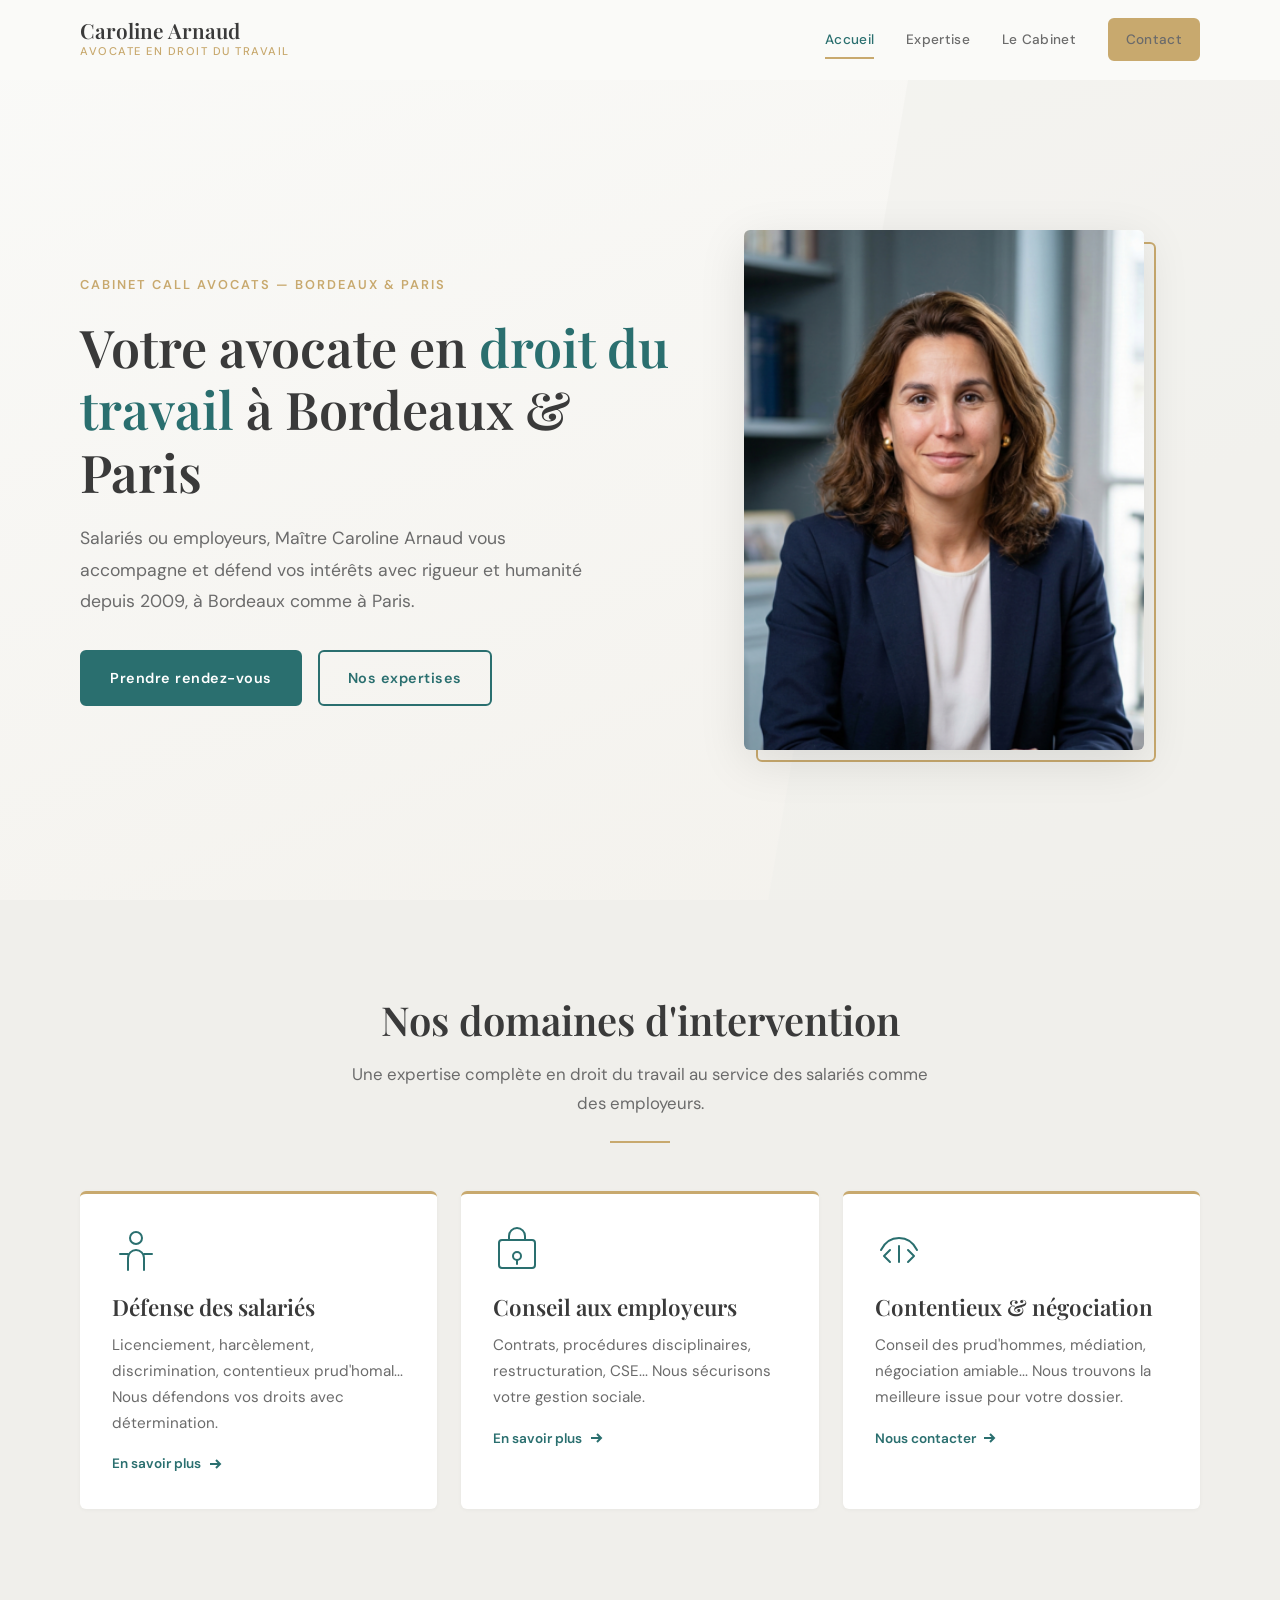
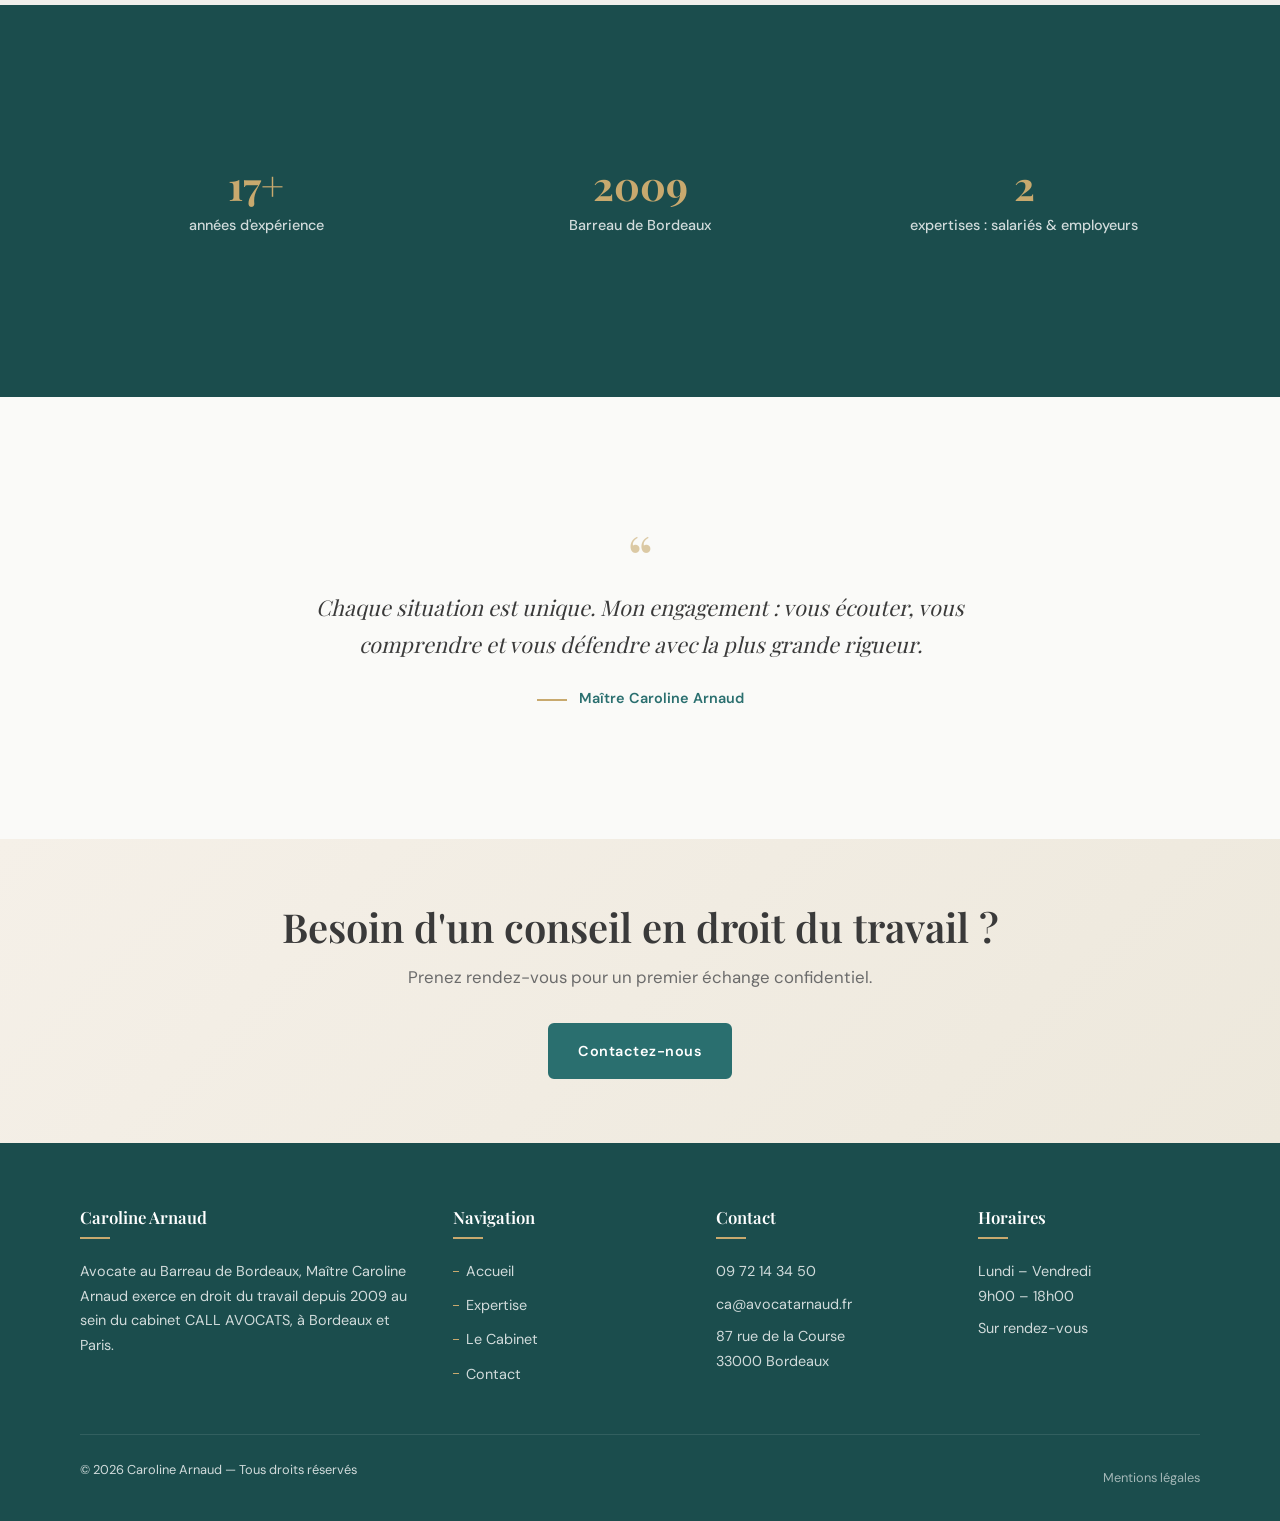
==== commit 1fb5d9e2: "feat: corrections SEO critiques et high — score audit 48→75+ Critiques corrigés : - robots.txt et si" ====
--- a/index.html
+++ b/index.html
@@ -5,10 +5,100 @@
   <meta name="viewport" content="width=device-width, initial-scale=1.0">
   <meta name="description" content="Maître Caroline Arnaud, avocate en droit du travail à Bordeaux et Paris. Défense des salariés et conseil aux employeurs. Cabinet CALL AVOCATS.">
   <title>Caroline Arnaud — Avocate en droit du travail | Bordeaux &amp; Paris</title>
-  <link rel="preconnect" href="https://fonts.googleapis.com">
-  <link rel="preconnect" href="https://fonts.gstatic.com" crossorigin>
-  <link href="https://fonts.googleapis.com/css2?family=DM+Sans:ital,opsz,wght@0,9..40,400;0,9..40,500;0,9..40,600;1,9..40,400&family=Playfair+Display:wght@400;500;600;700&display=swap" rel="stylesheet">
+  <link rel="canonical" href="https://www.avocatarnaud.fr/">
+  <!-- Open Graph -->
+  <meta property="og:type" content="website">
+  <meta property="og:title" content="Caroline Arnaud — Avocate en droit du travail | Bordeaux & Paris">
+  <meta property="og:description" content="Maître Caroline Arnaud, avocate en droit du travail à Bordeaux et Paris. Défense des salariés et conseil aux employeurs.">
+  <meta property="og:url" content="https://www.avocatarnaud.fr/">
+  <meta property="og:image" content="https://www.avocatarnaud.fr/img/caroline-arnaud.jpg">
+  <meta property="og:locale" content="fr_FR">
+  <meta property="og:site_name" content="Cabinet CALL AVOCATS — Caroline Arnaud">
+  <!-- Twitter Card -->
+  <meta name="twitter:card" content="summary_large_image">
+  <meta name="twitter:title" content="Caroline Arnaud — Avocate en droit du travail | Bordeaux & Paris">
+  <meta name="twitter:description" content="Maître Caroline Arnaud, avocate en droit du travail à Bordeaux et Paris. Défense des salariés et conseil aux employeurs.">
+  <meta name="twitter:image" content="https://www.avocatarnaud.fr/img/caroline-arnaud.jpg">
+  <!-- Favicon -->
+  <link rel="icon" type="image/svg+xml" href="favicon.svg">
+  <link rel="stylesheet" href="fonts/fonts.css">
   <link rel="stylesheet" href="css/style.css">
+  <!-- Schema JSON-LD -->
+  <script type="application/ld+json">
+  {
+    "@context": "https://schema.org",
+    "@graph": [
+      {
+        "@type": "LegalService",
+        "@id": "https://www.avocatarnaud.fr/#organization",
+        "name": "Cabinet CALL AVOCATS — Caroline Arnaud",
+        "alternateName": "CALL AVOCATS",
+        "url": "https://www.avocatarnaud.fr",
+        "logo": "https://www.avocatarnaud.fr/favicon.svg",
+        "image": "https://www.avocatarnaud.fr/img/caroline-arnaud.jpg",
+        "description": "Cabinet d'avocats spécialisé en droit du travail à Bordeaux et Paris. Défense des salariés et conseil aux employeurs.",
+        "telephone": "+33972143450",
+        "email": "ca@avocatarnaud.fr",
+        "address": {
+          "@type": "PostalAddress",
+          "streetAddress": "87 rue de la Course",
+          "addressLocality": "Bordeaux",
+          "postalCode": "33000",
+          "addressCountry": "FR"
+        },
+        "geo": {
+          "@type": "GeoCoordinates",
+          "latitude": 44.837,
+          "longitude": -0.581
+        },
+        "openingHoursSpecification": {
+          "@type": "OpeningHoursSpecification",
+          "dayOfWeek": ["Monday","Tuesday","Wednesday","Thursday","Friday"],
+          "opens": "09:00",
+          "closes": "18:00"
+        },
+        "priceRange": "$$",
+        "areaServed": [
+          {"@type": "City", "name": "Bordeaux"},
+          {"@type": "City", "name": "Paris"}
+        ],
+        "knowsAbout": ["Droit du travail", "Licenciement", "Harcèlement", "Contentieux prud'homal", "Conseil employeur"],
+        "founder": {"@id": "https://www.avocatarnaud.fr/#person"}
+      },
+      {
+        "@type": "Attorney",
+        "@id": "https://www.avocatarnaud.fr/#person",
+        "name": "Caroline Arnaud",
+        "givenName": "Caroline",
+        "familyName": "Arnaud",
+        "honorificPrefix": "Maître",
+        "jobTitle": "Avocate en droit du travail",
+        "url": "https://www.avocatarnaud.fr",
+        "image": "https://www.avocatarnaud.fr/img/caroline-arnaud.jpg",
+        "worksFor": {"@id": "https://www.avocatarnaud.fr/#organization"},
+        "knowsAbout": ["Droit du travail", "Droit social", "Contentieux prud'homal"]
+      },
+      {
+        "@type": "WebSite",
+        "@id": "https://www.avocatarnaud.fr/#website",
+        "name": "Caroline Arnaud — Avocate en droit du travail",
+        "url": "https://www.avocatarnaud.fr",
+        "publisher": {"@id": "https://www.avocatarnaud.fr/#organization"},
+        "inLanguage": "fr-FR"
+      },
+      {
+        "@type": "WebPage",
+        "@id": "https://www.avocatarnaud.fr/",
+        "name": "Caroline Arnaud — Avocate en droit du travail | Bordeaux & Paris",
+        "description": "Maître Caroline Arnaud, avocate en droit du travail à Bordeaux et Paris. Défense des salariés et conseil aux employeurs.",
+        "url": "https://www.avocatarnaud.fr/",
+        "isPartOf": {"@id": "https://www.avocatarnaud.fr/#website"},
+        "about": {"@id": "https://www.avocatarnaud.fr/#organization"},
+        "inLanguage": "fr-FR"
+      }
+    ]
+  }
+  </script>
 </head>
 <body>
 
@@ -58,7 +148,7 @@
         </div>
       </div>
       <div class="hero__image">
-        <img src="img/caroline-arnaud.jpg" alt="Maître Caroline Arnaud, avocate en droit du travail" loading="eager">
+        <img src="img/caroline-arnaud.jpg" alt="Maître Caroline Arnaud, avocate en droit du travail" width="360" height="531" loading="eager">
       </div>
     </div>
   </section>
--- a/fonts/fonts.css
+++ b/fonts/fonts.css
@@ -0,0 +1,143 @@
+/* DM Sans - Self-hosted from Google Fonts */
+
+/* DM Sans 400 - latin-ext */
+@font-face {
+  font-family: 'DM Sans';
+  font-style: normal;
+  font-weight: 400;
+  font-display: swap;
+  src: url('dm-sans-latin-ext.woff2') format('woff2');
+  unicode-range: U+0100-02BA, U+02BD-02C5, U+02C7-02CC, U+02CE-02D7, U+02DD-02FF, U+0304, U+0308, U+0329, U+1D00-1DBF, U+1E00-1E9F, U+1EF2-1EFF, U+2020, U+20A0-20AB, U+20AD-20C0, U+2113, U+2C60-2C7F, U+A720-A7FF;
+}
+
+/* DM Sans 400 - latin */
+@font-face {
+  font-family: 'DM Sans';
+  font-style: normal;
+  font-weight: 400;
+  font-display: swap;
+  src: url('dm-sans-latin.woff2') format('woff2');
+  unicode-range: U+0000-00FF, U+0131, U+0152-0153, U+02BB-02BC, U+02C6, U+02DA, U+02DC, U+0304, U+0308, U+0329, U+2000-206F, U+20AC, U+2122, U+2191, U+2193, U+2212, U+2215, U+FEFF, U+FFFD;
+}
+
+/* DM Sans 500 - latin-ext */
+@font-face {
+  font-family: 'DM Sans';
+  font-style: normal;
+  font-weight: 500;
+  font-display: swap;
+  src: url('dm-sans-latin-ext.woff2') format('woff2');
+  unicode-range: U+0100-02BA, U+02BD-02C5, U+02C7-02CC, U+02CE-02D7, U+02DD-02FF, U+0304, U+0308, U+0329, U+1D00-1DBF, U+1E00-1E9F, U+1EF2-1EFF, U+2020, U+20A0-20AB, U+20AD-20C0, U+2113, U+2C60-2C7F, U+A720-A7FF;
+}
+
+/* DM Sans 500 - latin */
+@font-face {
+  font-family: 'DM Sans';
+  font-style: normal;
+  font-weight: 500;
+  font-display: swap;
+  src: url('dm-sans-latin.woff2') format('woff2');
+  unicode-range: U+0000-00FF, U+0131, U+0152-0153, U+02BB-02BC, U+02C6, U+02DA, U+02DC, U+0304, U+0308, U+0329, U+2000-206F, U+20AC, U+2122, U+2191, U+2193, U+2212, U+2215, U+FEFF, U+FFFD;
+}
+
+/* DM Sans 600 - latin-ext */
+@font-face {
+  font-family: 'DM Sans';
+  font-style: normal;
+  font-weight: 600;
+  font-display: swap;
+  src: url('dm-sans-latin-ext.woff2') format('woff2');
+  unicode-range: U+0100-02BA, U+02BD-02C5, U+02C7-02CC, U+02CE-02D7, U+02DD-02FF, U+0304, U+0308, U+0329, U+1D00-1DBF, U+1E00-1E9F, U+1EF2-1EFF, U+2020, U+20A0-20AB, U+20AD-20C0, U+2113, U+2C60-2C7F, U+A720-A7FF;
+}
+
+/* DM Sans 600 - latin */
+@font-face {
+  font-family: 'DM Sans';
+  font-style: normal;
+  font-weight: 600;
+  font-display: swap;
+  src: url('dm-sans-latin.woff2') format('woff2');
+  unicode-range: U+0000-00FF, U+0131, U+0152-0153, U+02BB-02BC, U+02C6, U+02DA, U+02DC, U+0304, U+0308, U+0329, U+2000-206F, U+20AC, U+2122, U+2191, U+2193, U+2212, U+2215, U+FEFF, U+FFFD;
+}
+
+/* Playfair Display - Self-hosted from Google Fonts */
+
+/* Playfair Display 400 - latin-ext */
+@font-face {
+  font-family: 'Playfair Display';
+  font-style: normal;
+  font-weight: 400;
+  font-display: swap;
+  src: url('playfair-display-latin-ext.woff2') format('woff2');
+  unicode-range: U+0100-02BA, U+02BD-02C5, U+02C7-02CC, U+02CE-02D7, U+02DD-02FF, U+0304, U+0308, U+0329, U+1D00-1DBF, U+1E00-1E9F, U+1EF2-1EFF, U+2020, U+20A0-20AB, U+20AD-20C0, U+2113, U+2C60-2C7F, U+A720-A7FF;
+}
+
+/* Playfair Display 400 - latin */
+@font-face {
+  font-family: 'Playfair Display';
+  font-style: normal;
+  font-weight: 400;
+  font-display: swap;
+  src: url('playfair-display-latin.woff2') format('woff2');
+  unicode-range: U+0000-00FF, U+0131, U+0152-0153, U+02BB-02BC, U+02C6, U+02DA, U+02DC, U+0304, U+0308, U+0329, U+2000-206F, U+20AC, U+2122, U+2191, U+2193, U+2212, U+2215, U+FEFF, U+FFFD;
+}
+
+/* Playfair Display 500 - latin-ext */
+@font-face {
+  font-family: 'Playfair Display';
+  font-style: normal;
+  font-weight: 500;
+  font-display: swap;
+  src: url('playfair-display-latin-ext.woff2') format('woff2');
+  unicode-range: U+0100-02BA, U+02BD-02C5, U+02C7-02CC, U+02CE-02D7, U+02DD-02FF, U+0304, U+0308, U+0329, U+1D00-1DBF, U+1E00-1E9F, U+1EF2-1EFF, U+2020, U+20A0-20AB, U+20AD-20C0, U+2113, U+2C60-2C7F, U+A720-A7FF;
+}
+
+/* Playfair Display 500 - latin */
+@font-face {
+  font-family: 'Playfair Display';
+  font-style: normal;
+  font-weight: 500;
+  font-display: swap;
+  src: url('playfair-display-latin.woff2') format('woff2');
+  unicode-range: U+0000-00FF, U+0131, U+0152-0153, U+02BB-02BC, U+02C6, U+02DA, U+02DC, U+0304, U+0308, U+0329, U+2000-206F, U+20AC, U+2122, U+2191, U+2193, U+2212, U+2215, U+FEFF, U+FFFD;
+}
+
+/* Playfair Display 600 - latin-ext */
+@font-face {
+  font-family: 'Playfair Display';
+  font-style: normal;
+  font-weight: 600;
+  font-display: swap;
+  src: url('playfair-display-latin-ext.woff2') format('woff2');
+  unicode-range: U+0100-02BA, U+02BD-02C5, U+02C7-02CC, U+02CE-02D7, U+02DD-02FF, U+0304, U+0308, U+0329, U+1D00-1DBF, U+1E00-1E9F, U+1EF2-1EFF, U+2020, U+20A0-20AB, U+20AD-20C0, U+2113, U+2C60-2C7F, U+A720-A7FF;
+}
+
+/* Playfair Display 600 - latin */
+@font-face {
+  font-family: 'Playfair Display';
+  font-style: normal;
+  font-weight: 600;
+  font-display: swap;
+  src: url('playfair-display-latin.woff2') format('woff2');
+  unicode-range: U+0000-00FF, U+0131, U+0152-0153, U+02BB-02BC, U+02C6, U+02DA, U+02DC, U+0304, U+0308, U+0329, U+2000-206F, U+20AC, U+2122, U+2191, U+2193, U+2212, U+2215, U+FEFF, U+FFFD;
+}
+
+/* Playfair Display 700 - latin-ext */
+@font-face {
+  font-family: 'Playfair Display';
+  font-style: normal;
+  font-weight: 700;
+  font-display: swap;
+  src: url('playfair-display-latin-ext.woff2') format('woff2');
+  unicode-range: U+0100-02BA, U+02BD-02C5, U+02C7-02CC, U+02CE-02D7, U+02DD-02FF, U+0304, U+0308, U+0329, U+1D00-1DBF, U+1E00-1E9F, U+1EF2-1EFF, U+2020, U+20A0-20AB, U+20AD-20C0, U+2113, U+2C60-2C7F, U+A720-A7FF;
+}
+
+/* Playfair Display 700 - latin */
+@font-face {
+  font-family: 'Playfair Display';
+  font-style: normal;
+  font-weight: 700;
+  font-display: swap;
+  src: url('playfair-display-latin.woff2') format('woff2');
+  unicode-range: U+0000-00FF, U+0131, U+0152-0153, U+02BB-02BC, U+02C6, U+02DA, U+02DC, U+0304, U+0308, U+0329, U+2000-206F, U+20AC, U+2122, U+2191, U+2193, U+2212, U+2215, U+FEFF, U+FFFD;
+}
--- a/css/style.css
+++ b/css/style.css
@@ -678,10 +678,12 @@
   margin-top: 2px;
   color: var(--color-primary);
 }
+.expertise-item__text h3,
 .expertise-item__text h4 {
   margin-bottom: 0.25rem;
   font-family: var(--font-body);
   font-weight: 600;
+  font-size: 1.1rem;
 }
 .expertise-item__text p {
   font-size: 0.9rem;
@@ -780,9 +782,11 @@
   width: 100%;
   height: 100%;
 }
+.contact-info__text h3,
 .contact-info__text h4 {
   font-family: var(--font-body);
   font-weight: 600;
+  font-size: 1.1rem;
   margin-bottom: 0.15rem;
 }
 .contact-info__text p {
